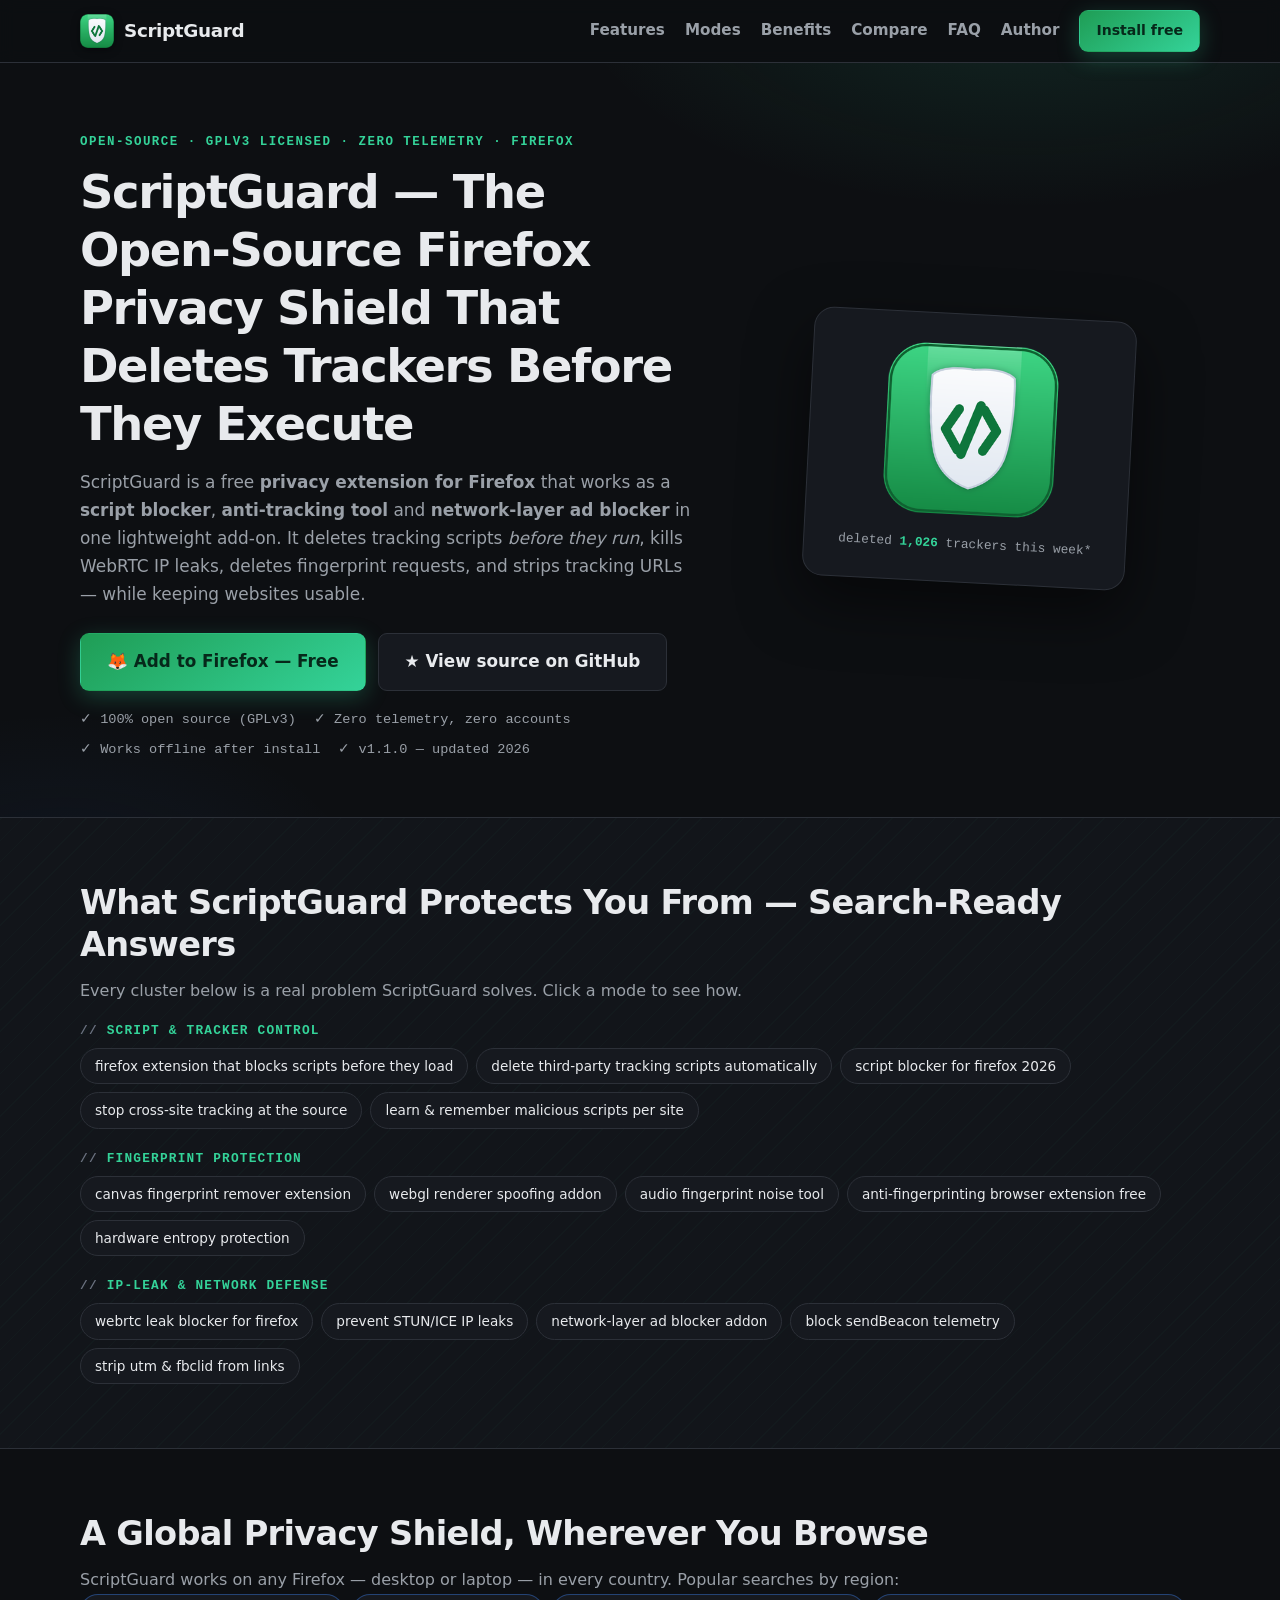
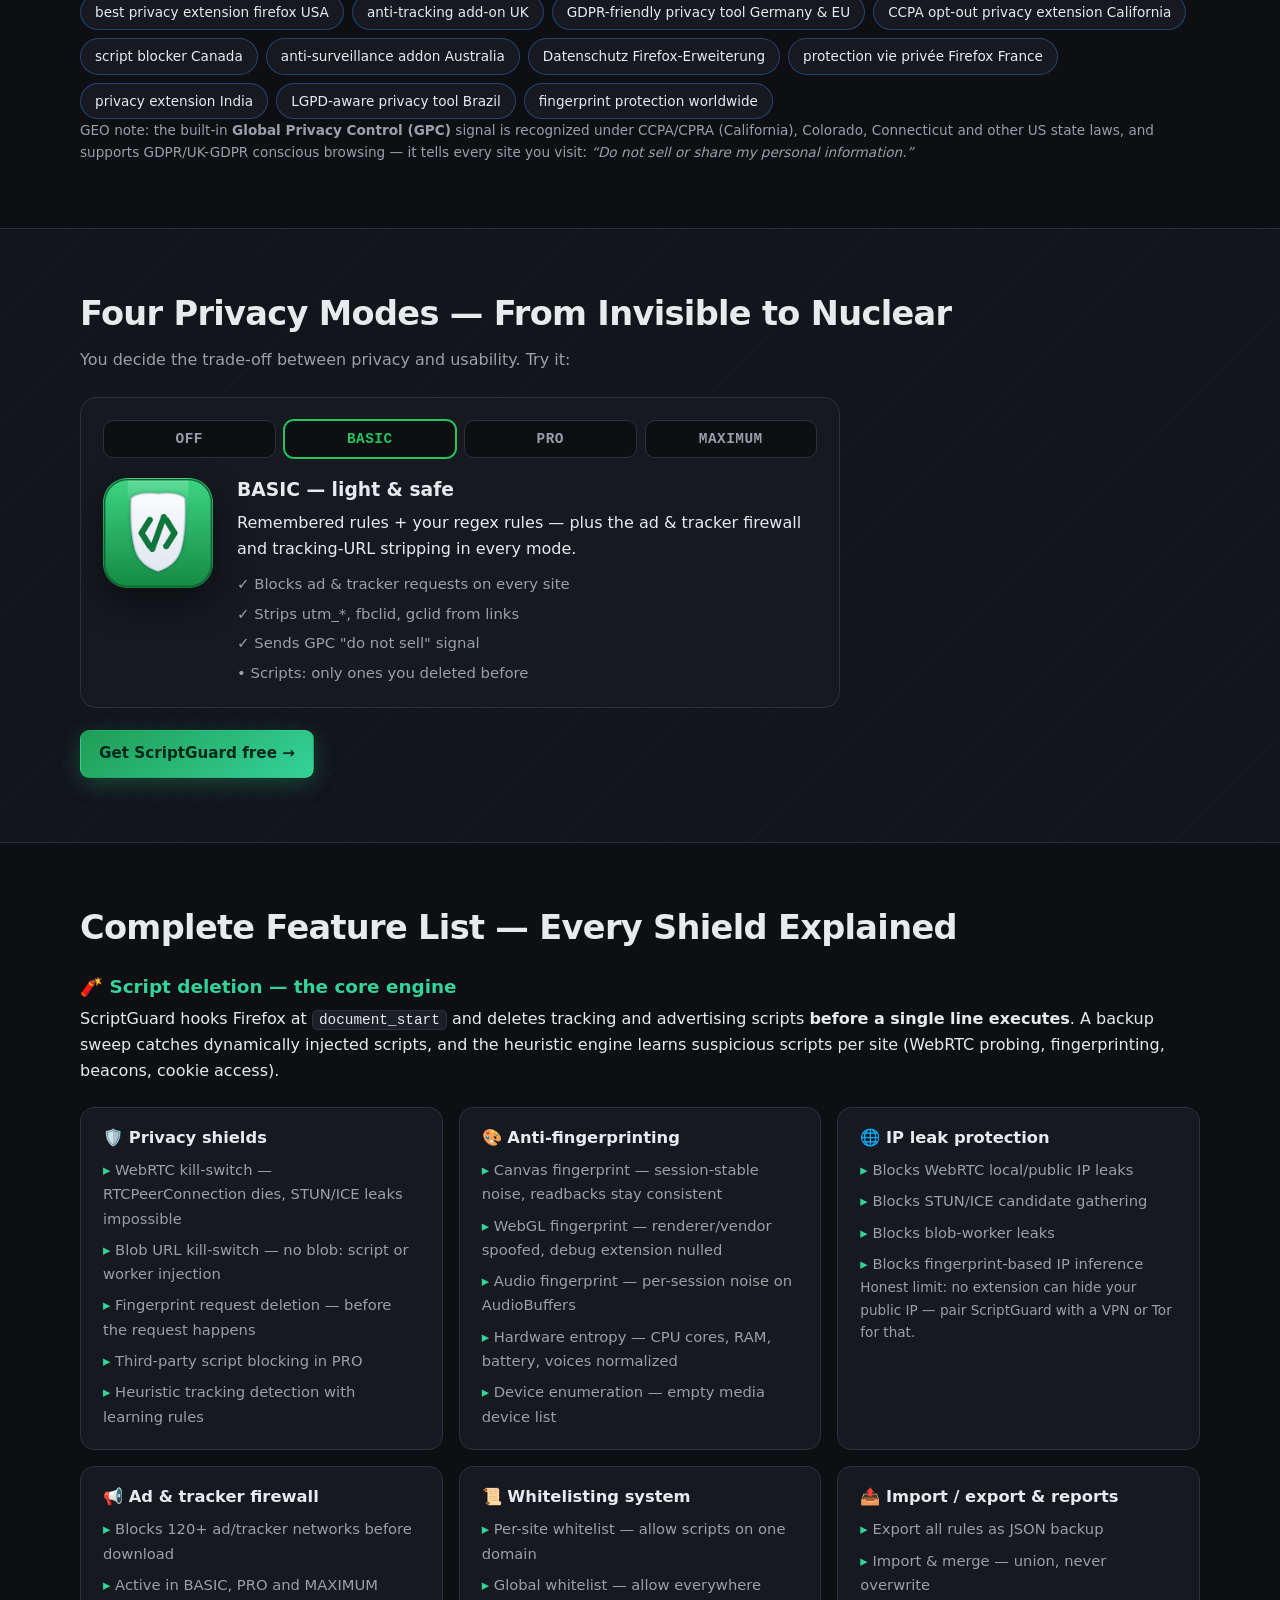
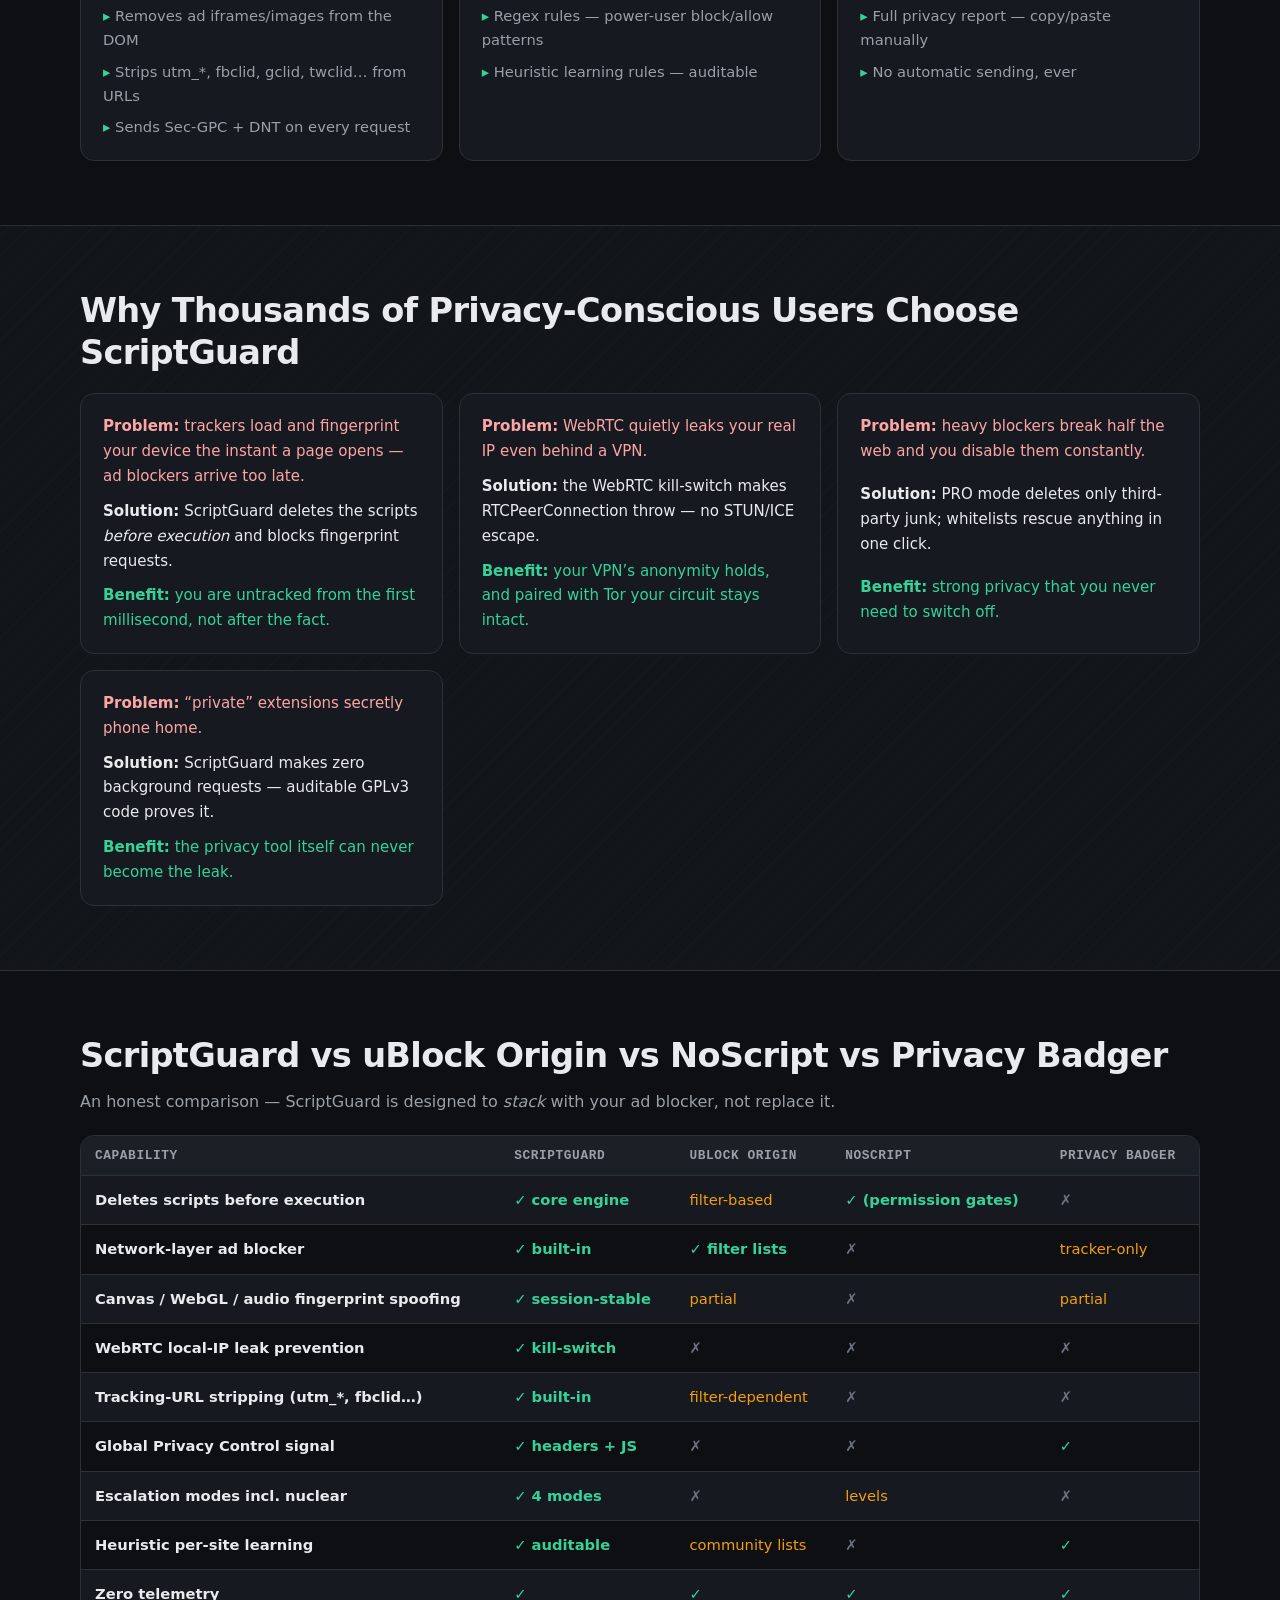
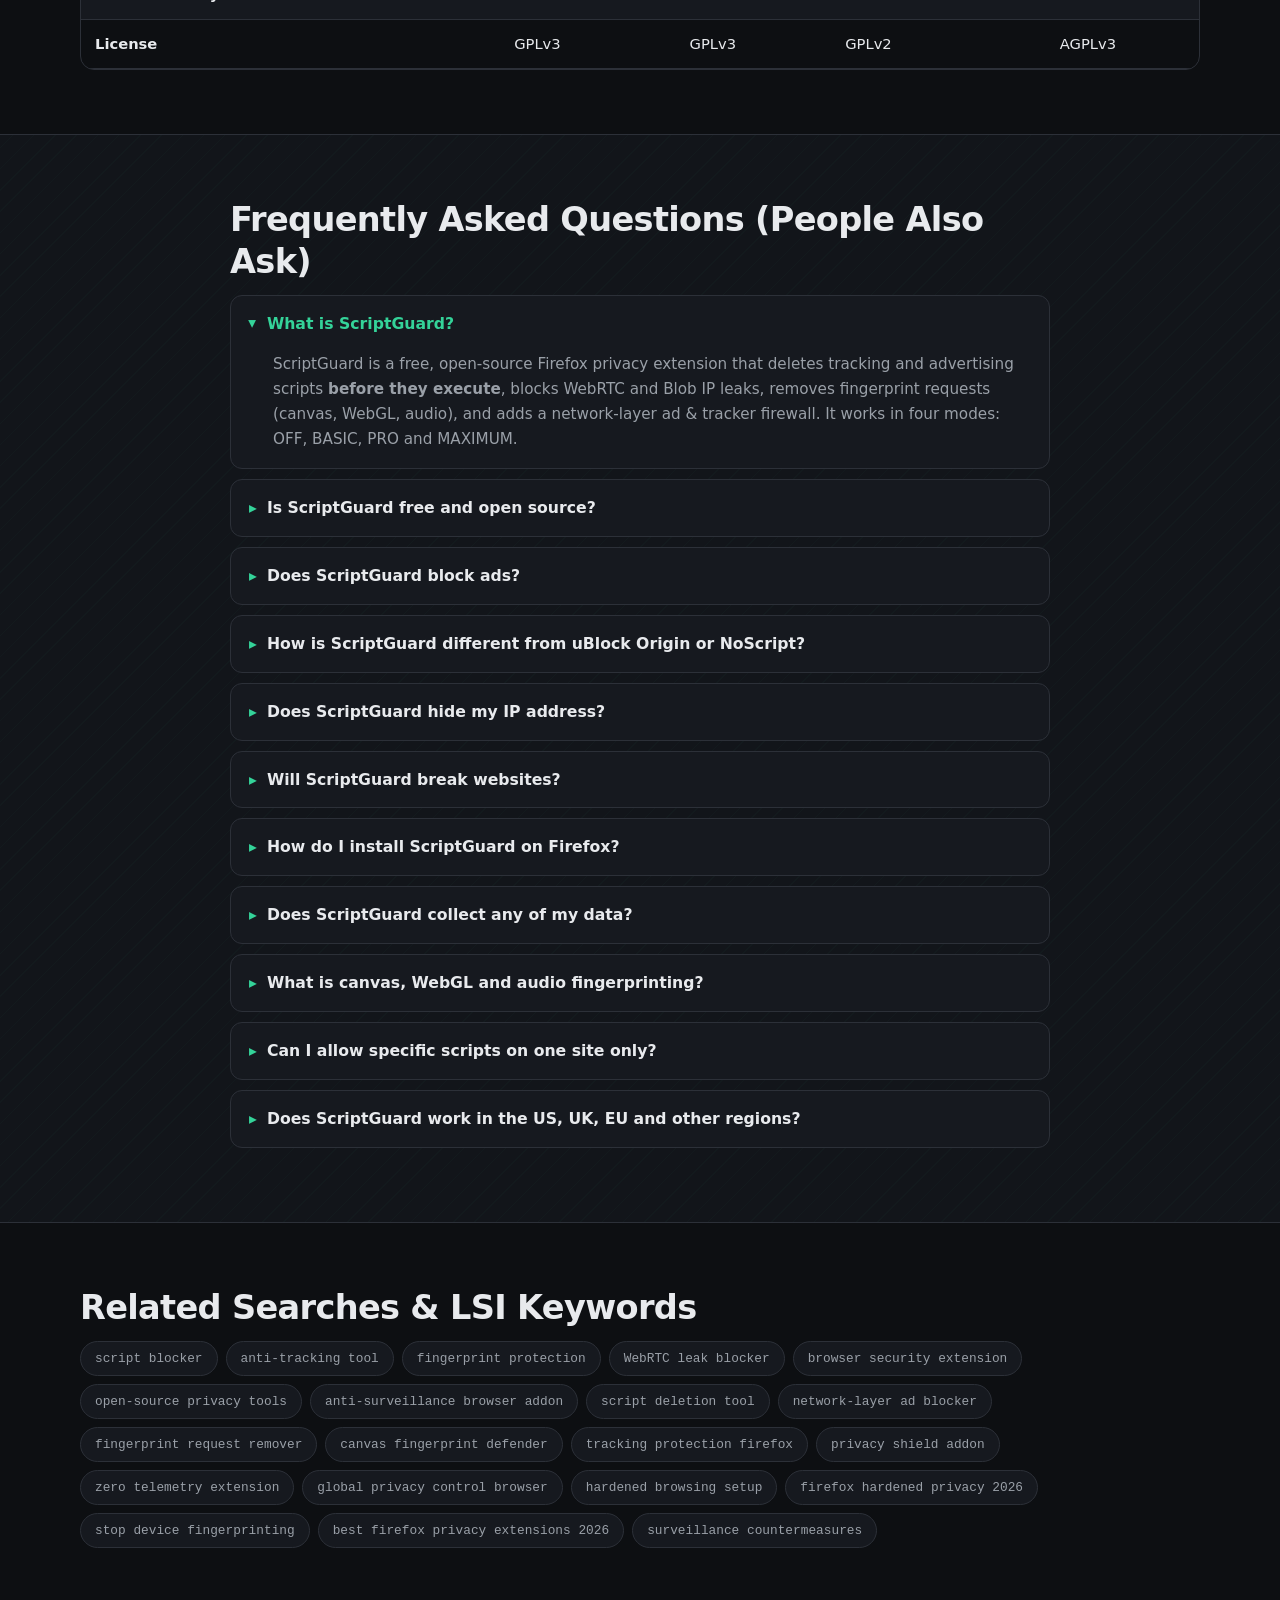
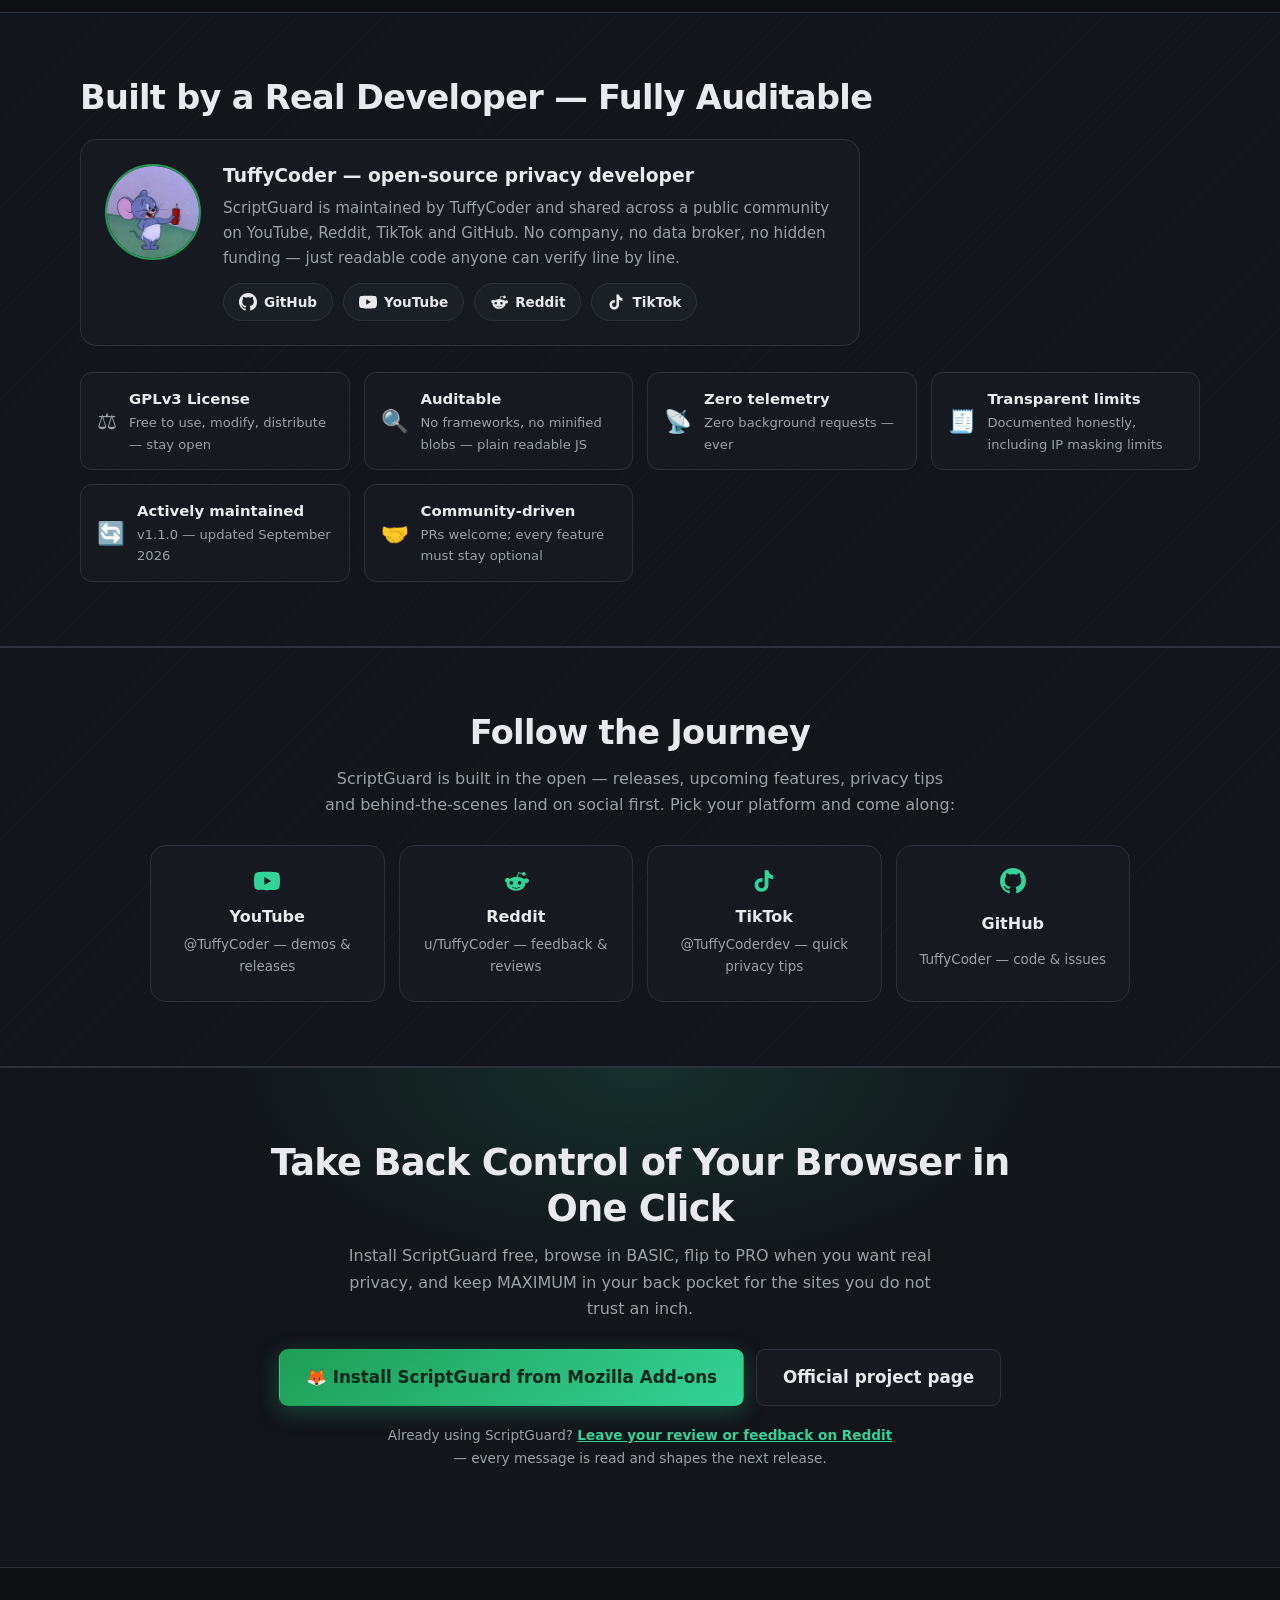
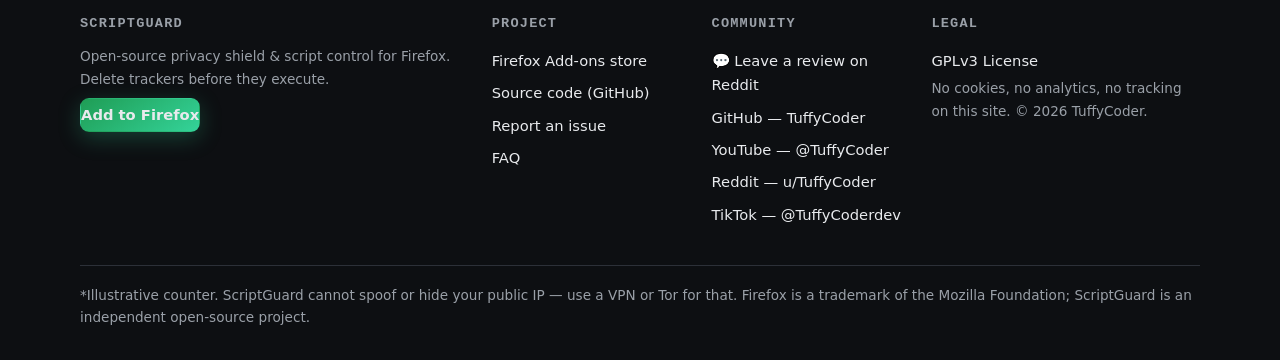
==== scriptguard-website/index.html @ 1d944182 "ScriptGuard got a brand new website... Congrats." ====
<!DOCTYPE html>
<html lang="en">
<head>
  <meta charset="utf-8">
  <meta name="viewport" content="width=device-width, initial-scale=1">
  <title>ScriptGuard – Open-Source Firefox Privacy Extension | Script Blocker, Anti-Tracking &amp; Fingerprint Protection 2026</title>
  <meta name="description" content="ScriptGuard deletes tracking &amp; ad scripts BEFORE they execute, blocks WebRTC IP leaks, canvas/WebGL/audio fingerprinting and ads. Free, open-source Firefox privacy extension — install in one click.">
  <meta name="keywords" content="privacy extension, script blocker, anti-tracking tool, fingerprint protection, WebRTC leak blocker, browser security extension, open-source privacy tools, 2026 privacy extension, anti-surveillance browser addon, script deletion tool, network-layer ad blocker, fingerprint request remover, Firefox privacy add-on, canvas fingerprint defender, anti-fingerprinting">
  <meta name="author" content="TuffyCoder">
  <meta name="robots" content="index, follow, max-image-preview:large, max-snippet:-1">
  <meta name="theme-color" content="#0d0f12">
  <link rel="canonical" href="https://tuffycoder.github.io/ScriptGuard/">
  <link rel="icon" type="image/png" sizes="64x64" href="favicon.png">
  <link rel="apple-touch-icon" sizes="180x180" href="apple-touch-icon.png">
  <link rel="stylesheet" href="styles.css">

  <!-- Open Graph -->
  <meta property="og:type" content="website">
  <meta property="og:site_name" content="ScriptGuard">
  <meta property="og:title" content="ScriptGuard – Open-Source Firefox Privacy Extension (2026)">
  <meta property="og:description" content="Deletes tracking scripts before they execute. Blocks ads, WebRTC leaks and fingerprinting. Free, open source, zero telemetry.">
  <meta property="og:url" content="https://tuffycoder.github.io/ScriptGuard/">
  <meta property="og:image" content="https://tuffycoder.github.io/ScriptGuard/avatar.png">
  <meta property="og:locale" content="en_US">

  <!-- Twitter -->
  <meta name="twitter:card" content="summary">
  <meta name="twitter:title" content="ScriptGuard – Open-Source Firefox Privacy Extension (2026)">
  <meta name="twitter:description" content="Deletes tracking scripts before they execute. Blocks ads, WebRTC leaks and fingerprinting. Free, open source, zero telemetry.">
  <meta name="twitter:image" content="https://tuffycoder.github.io/ScriptGuard/avatar.png">

  <!-- JSON-LD: SoftwareApplication -->
  <script type="application/ld+json">
  {
    "@context": "https://schema.org",
    "@type": "SoftwareApplication",
    "name": "ScriptGuard",
    "alternateName": "ScriptGuard Privacy Shield",
    "applicationCategory": "SecurityApplication",
    "operatingSystem": "Firefox 91+",
    "softwareVersion": "1.1.0",
    "datePublished": "2025-09-05",
    "dateModified": "2026-09-05",
    "url": "https://tuffycoder.github.io/ScriptGuard/",
    "downloadUrl": "https://addons.mozilla.org/en-GB/firefox/addon/scriptguard/",
    "license": "https://www.gnu.org/licenses/gpl-3.0",
    "isAccessibleForFree": true,
    "offers": { "@type": "Offer", "price": "0", "priceCurrency": "USD" },
    "description": "Open-source Firefox privacy extension that deletes tracking and ad scripts before they execute, blocks WebRTC and Blob IP leaks, removes fingerprint requests, and adds a network-layer ad & tracker firewall. Zero telemetry.",
    "author": {
      "@type": "Person",
      "name": "TuffyCoder",
      "url": "https://github.com/TuffyCoder",
      "sameAs": [
        "https://github.com/TuffyCoder",
        "https://www.youtube.com/@TuffyCoder",
        "https://reddit.com/u/TuffyCoder",
        "https://tiktok.com/@TuffyCoderdev"
      ]
    },
    "featureList": [
      "Deletes scripts before execution",
      "Ad & tracker firewall at the network layer",
      "WebRTC kill-switch",
      "Blob URL kill-switch",
      "Canvas, WebGL and audio fingerprint protection",
      "Tracking-URL stripping (utm_*, fbclid, gclid)",
      "Global Privacy Control (GPC + DNT)",
      "Import / export rules as JSON",
      "Zero telemetry"
    ]
  }
  </script>

  <!-- JSON-LD: WebSite -->
  <script type="application/ld+json">
  {
    "@context": "https://schema.org",
    "@type": "WebSite",
    "name": "ScriptGuard",
    "url": "https://tuffycoder.github.io/ScriptGuard/",
    "publisher": {
      "@type": "Person",
      "name": "TuffyCoder",
      "url": "https://github.com/TuffyCoder"
    },
    "inLanguage": "en"
  }
  </script>

  <!-- JSON-LD: BreadcrumbList -->
  <script type="application/ld+json">
  {
    "@context": "https://schema.org",
    "@type": "BreadcrumbList",
    "itemListElement": [
      { "@type": "ListItem", "position": 1, "name": "ScriptGuard", "item": "https://tuffycoder.github.io/ScriptGuard/" },
      { "@type": "ListItem", "position": 2, "name": "Features", "item": "https://tuffycoder.github.io/ScriptGuard/#features" },
      { "@type": "ListItem", "position": 3, "name": "FAQ", "item": "https://tuffycoder.github.io/ScriptGuard/#faq" }
    ]
  }
  </script>

  <!-- JSON-LD: Person (EEAT) -->
  <script type="application/ld+json">
  {
    "@context": "https://schema.org",
    "@type": "Person",
    "name": "TuffyCoder",
    "url": "https://github.com/TuffyCoder",
    "image": "https://tuffycoder.github.io/ScriptGuard/avatar.png",
    "jobTitle": "Open-source privacy developer",
    "sameAs": [
      "https://github.com/TuffyCoder",
      "https://www.youtube.com/@TuffyCoder",
      "https://reddit.com/u/TuffyCoder",
      "https://tiktok.com/@TuffyCoderdev"
    ]
  }
  </script>

  <!-- JSON-LD: FAQPage (mirrors the visible FAQ) -->
  <script type="application/ld+json">
  {
    "@context": "https://schema.org",
    "@type": "FAQPage",
    "mainEntity": [
      {
        "@type": "Question",
        "name": "What is ScriptGuard?",
        "acceptedAnswer": { "@type": "Answer", "text": "ScriptGuard is a free, open-source Firefox privacy extension that deletes tracking and advertising scripts BEFORE they execute, blocks WebRTC and Blob IP leaks, removes fingerprint requests (canvas, WebGL, audio), and adds a network-layer ad & tracker firewall. It works in four modes: OFF, BASIC, PRO and MAXIMUM." }
      },
      {
        "@type": "Question",
        "name": "Is ScriptGuard free and open source?",
        "acceptedAnswer": { "@type": "Answer", "text": "Yes. ScriptGuard is 100% free and GPLv3 licensed. Every line of code is public on GitHub, there are no accounts, no premium tiers and zero telemetry. You can audit the source or build it yourself." }
      },
      {
        "@type": "Question",
        "name": "Does ScriptGuard block ads?",
        "acceptedAnswer": { "@type": "Answer", "text": "Yes. ScriptGuard includes an ad & tracker firewall that cancels requests to known advertising and tracking domains before anything is downloaded, in every active mode (BASIC, PRO and MAXIMUM). It also removes ad iframes and images from the page so empty ad boxes collapse." }
      },
      {
        "@type": "Question",
        "name": "How is ScriptGuard different from uBlock Origin or NoScript?",
        "acceptedAnswer": { "@type": "Answer", "text": "uBlock Origin filters requests with filter lists; NoScript toggles script permissions. ScriptGuard goes further: it deletes scripts from the DOM before execution, spoofs canvas/WebGL/audio fingerprinting with session-stable noise, kills WebRTC IP leaks, strips tracking URLs like utm_* and fbclid, and sends Global Privacy Control signals. It is designed to stack alongside an ad blocker, not replace it." }
      },
      {
        "@type": "Question",
        "name": "Does ScriptGuard hide my IP address?",
        "acceptedAnswer": { "@type": "Answer", "text": "No — and no browser extension can. ScriptGuard blocks browser-level IP leaks (WebRTC/STUN/ICE, blob workers, fingerprint-based inference), but hiding your public IP requires a VPN or Tor. ScriptGuard is fully compatible with both." }
      },
      {
        "@type": "Question",
        "name": "Will ScriptGuard break websites?",
        "acceptedAnswer": { "@type": "Answer", "text": "In BASIC and PRO modes, sites stay usable: PRO deletes third-party scripts and ads while first-party content keeps working, and whitelists let you allow anything. MAXIMUM mode is intentionally nuclear — it deletes every script and will break most sites by design. You choose the trade-off per site." }
      },
      {
        "@type": "Question",
        "name": "How do I install ScriptGuard on Firefox?",
        "acceptedAnswer": { "@type": "Answer", "text": "One click: open ScriptGuard on addons.mozilla.org and click Add to Firefox. Developers can also clone the GitHub repository and load it via about:debugging > This Firefox > Load Temporary Add-on." }
      },
      {
        "@type": "Question",
        "name": "Does ScriptGuard collect any of my data?",
        "acceptedAnswer": { "@type": "Answer", "text": "No. ScriptGuard has zero telemetry, makes zero background requests and stores all rules locally in your browser. It also sends Global Privacy Control (GPC) and DNT signals telling websites not to sell or share your data." }
      },
      {
        "@type": "Question",
        "name": "What is canvas, WebGL and audio fingerprinting?",
        "acceptedAnswer": { "@type": "Answer", "text": "Fingerprinting is a tracking technique where scripts read tiny hardware-specific differences (canvas rendering, WebGL renderer strings, audio processing) to build a unique ID for your device — no cookies needed. ScriptGuard spoofs these readings with session-stable noise in PRO mode and deletes them entirely in MAXIMUM mode, so your device cannot be re-identified across sessions." }
      },
      {
        "@type": "Question",
        "name": "Can I allow specific scripts on one site only?",
        "acceptedAnswer": { "@type": "Answer", "text": "Yes. ScriptGuard has a per-site whitelist, a global whitelist, user regex rules and heuristic learning rules — all exportable and importable as JSON, so you can back up or share your rule set." }
      },
      {
        "@type": "Question",
        "name": "Does ScriptGuard work in the US, UK, EU and other regions?",
        "acceptedAnswer": { "@type": "Answer", "text": "Yes. ScriptGuard works worldwide on any Firefox browser. Its Global Privacy Control signal is recognized under US state privacy laws like CCPA/CPRA in the United States, and supports GDPR-conscious browsing in the EU and UK. All features work regardless of region — no geo-restrictions." }
      }
    ]
  }
  </script>
</head>
<body>

  <!-- ================= HEADER / NAV ================= -->
  <header class="site-header" id="top">
    <nav class="nav container" aria-label="Main navigation">
      <a class="brand" href="#top" aria-label="ScriptGuard home">
        <img src="logo.png" alt="ScriptGuard logo" width="34" height="34" class="brand-logo">
        <span>ScriptGuard</span>
      </a>
      <button class="nav-toggle" id="navToggle" aria-expanded="false" aria-controls="navLinks" aria-label="Toggle menu">☰</button>
      <div class="nav-links" id="navLinks">
        <a href="#features">Features</a>
        <a href="#modes">Modes</a>
        <a href="#benefits">Benefits</a>
        <a href="#compare">Compare</a>
        <a href="#faq">FAQ</a>
        <a href="#author">Author</a>
        <a class="btn btn-primary btn-nav" href="https://addons.mozilla.org/en-GB/firefox/addon/scriptguard/" target="_blank" rel="noopener noreferrer">Install free</a>
      </div>
    </nav>
  </header>

  <!-- ================= HERO ================= -->
  <section class="hero">
    <div class="container hero-grid">
      <div class="hero-copy">
        <p class="eyebrow">Open-source · GPLv3 licensed · Zero telemetry · Firefox</p>
        <h1>ScriptGuard — The Open-Source Firefox Privacy Shield That Deletes Trackers Before They Execute</h1>
        <p class="lede">
          ScriptGuard is a free <strong>privacy extension for Firefox</strong> that works as a
          <strong>script blocker</strong>, <strong>anti-tracking tool</strong> and <strong>network-layer ad blocker</strong>
          in one lightweight add-on. It deletes tracking scripts <em>before they run</em>, kills WebRTC IP leaks,
          deletes fingerprint requests, and strips tracking URLs — while keeping websites usable.
        </p>
        <div class="hero-ctas">
          <a class="btn btn-primary btn-lg" href="https://addons.mozilla.org/en-GB/firefox/addon/scriptguard/" target="_blank" rel="noopener noreferrer">🦊 Add to Firefox — Free</a>
          <a class="btn btn-ghost btn-lg" href="https://github.com/TuffyCoder/ScriptGuard" target="_blank" rel="noopener noreferrer">★ View source on GitHub</a>
        </div>
        <ul class="trust-strip" aria-label="Trust signals">
          <li>✓ 100% open source (GPLv3)</li>
          <li>✓ Zero telemetry, zero accounts</li>
          <li>✓ Works offline after install</li>
          <li>✓ v1.1.0 — updated 2026</li>
        </ul>
      </div>
      <div class="hero-visual" aria-hidden="true">
        <div class="shield-card">
          <img src="logo.png" alt="" width="170" height="170" class="hero-shield">
          <p class="shield-caption">deleted <b id="demoCount">1,024</b> trackers this week*</p>
        </div>
      </div>
    </div>
  </section>

  <!-- ================= LONG-TAIL KEYWORD CLUSTERS ================= -->
  <section class="section section-alt" aria-labelledby="ltl-h">
    <div class="container">
      <h2 id="ltl-h" class="h2">What ScriptGuard Protects You From — Search-Ready Answers</h2>
      <p class="muted">Every cluster below is a real problem ScriptGuard solves. Click a mode to see how.</p>
      <div class="chip-groups">
        <div class="chip-group">
          <h3 class="chip-title">Script &amp; tracker control</h3>
          <div class="chips">
            <span class="chip">firefox extension that blocks scripts before they load</span>
            <span class="chip">delete third-party tracking scripts automatically</span>
            <span class="chip">script blocker for firefox 2026</span>
            <span class="chip">stop cross-site tracking at the source</span>
            <span class="chip">learn &amp; remember malicious scripts per site</span>
          </div>
        </div>
        <div class="chip-group">
          <h3 class="chip-title">Fingerprint protection</h3>
          <div class="chips">
            <span class="chip">canvas fingerprint remover extension</span>
            <span class="chip">webgl renderer spoofing addon</span>
            <span class="chip">audio fingerprint noise tool</span>
            <span class="chip">anti-fingerprinting browser extension free</span>
            <span class="chip">hardware entropy protection</span>
          </div>
        </div>
        <div class="chip-group">
          <h3 class="chip-title">IP-leak &amp; network defense</h3>
          <div class="chips">
            <span class="chip">webrtc leak blocker for firefox</span>
            <span class="chip">prevent STUN/ICE IP leaks</span>
            <span class="chip">network-layer ad blocker addon</span>
            <span class="chip">block sendBeacon telemetry</span>
            <span class="chip">strip utm &amp; fbclid from links</span>
          </div>
        </div>
      </div>
    </div>
  </section>

  <!-- ================= GEO CLUSTERS ================= -->
  <section class="section" aria-labelledby="geo-h">
    <div class="container">
      <h2 id="geo-h" class="h2">A Global Privacy Shield, Wherever You Browse</h2>
      <p class="muted">ScriptGuard works on any Firefox — desktop or laptop — in every country. Popular searches by region:</p>
      <div class="chips chips-geo">
        <span class="chip chip-geo">best privacy extension firefox USA</span>
        <span class="chip chip-geo">anti-tracking add-on UK</span>
        <span class="chip chip-geo">GDPR-friendly privacy tool Germany &amp; EU</span>
        <span class="chip chip-geo"> CCPA opt-out privacy extension California</span>
        <span class="chip chip-geo">script blocker Canada</span>
        <span class="chip chip-geo">anti-surveillance addon Australia</span>
        <span class="chip chip-geo">Datenschutz Firefox-Erweiterung</span>
        <span class="chip chip-geo">protection vie privée Firefox France</span>
        <span class="chip chip-geo">privacy extension India</span>
        <span class="chip chip-geo">LGPD-aware privacy tool Brazil</span>
        <span class="chip chip-geo">fingerprint protection worldwide</span>
      </div>
      <p class="muted small">GEO note: the built-in <strong>Global Privacy Control (GPC)</strong> signal is recognized under CCPA/CPRA (California), Colorado, Connecticut and other US state laws, and supports GDPR/UK-GDPR conscious browsing — it tells every site you visit: <em>“Do not sell or share my personal information.”</em></p>
    </div>
  </section>

  <!-- ================= MODES (interactive) ================= -->
  <section class="section section-alt" id="modes" aria-labelledby="modes-h">
    <div class="container">
      <h2 id="modes-h" class="h2">Four Privacy Modes — From Invisible to Nuclear</h2>
      <p class="muted">You decide the trade-off between privacy and usability. Try it:</p>

      <div class="mode-demo">
        <div class="mode-buttons" role="tablist" aria-label="Privacy modes">
          <button class="mode-btn" data-mode="OFF" role="tab">OFF</button>
          <button class="mode-btn is-active" data-mode="BASIC" role="tab">BASIC</button>
          <button class="mode-btn" data-mode="PRO" role="tab">PRO</button>
          <button class="mode-btn" data-mode="MAXIMUM" role="tab">MAXIMUM</button>
        </div>
        <div class="mode-panel">
          <img src="mode-basic.png" alt="" width="110" height="110" id="modeIcon" class="mode-icon">
          <div class="mode-info">
            <h3 class="mode-name" id="modeName">BASIC — light &amp; safe</h3>
            <p id="modeDesc">Remembered rules + your regex rules — plus the ad &amp; tracker firewall and tracking-URL stripping in every mode.</p>
            <ul class="mode-list" id="modeList">
              <li>✓ Blocks ad &amp; tracker requests on every site</li>
              <li>✓ Strips utm_*, fbclid, gclid from links</li>
              <li>✓ Sends GPC “do not sell” signal</li>
              <li>• Scripts: only ones you deleted before</li>
            </ul>
          </div>
        </div>
      </div>

      <div class="cta-inline">
        <a class="btn btn-primary" href="https://addons.mozilla.org/en-GB/firefox/addon/scriptguard/" target="_blank" rel="noopener noreferrer">Get ScriptGuard free →</a>
      </div>
    </div>
  </section>

  <!-- ================= FEATURES ================= -->
  <section class="section" id="features" aria-labelledby="features-h">
    <div class="container">
      <h2 id="features-h" class="h2">Complete Feature List — Every Shield Explained</h2>

      <h3 class="h3">🧨 Script deletion — the core engine</h3>
      <p>ScriptGuard hooks Firefox at <code>document_start</code> and deletes tracking and advertising scripts
      <strong>before a single line executes</strong>. A backup sweep catches dynamically injected scripts, and the
      heuristic engine learns suspicious scripts per site (WebRTC probing, fingerprinting, beacons, cookie access).</p>

      <div class="feature-grid">
        <article class="feature-card">
          <h3>🛡️ Privacy shields</h3>
          <ul>
            <li>WebRTC kill-switch — RTCPeerConnection dies, STUN/ICE leaks impossible</li>
            <li>Blob URL kill-switch — no blob: script or worker injection</li>
            <li>Fingerprint request deletion — before the request happens</li>
            <li>Third-party script blocking in PRO</li>
            <li>Heuristic tracking detection with learning rules</li>
          </ul>
        </article>
        <article class="feature-card">
          <h3>🎨 Anti-fingerprinting</h3>
          <ul>
            <li>Canvas fingerprint — session-stable noise, readbacks stay consistent</li>
            <li>WebGL fingerprint — renderer/vendor spoofed, debug extension nulled</li>
            <li>Audio fingerprint — per-session noise on AudioBuffers</li>
            <li>Hardware entropy — CPU cores, RAM, battery, voices normalized</li>
            <li>Device enumeration — empty media device list</li>
          </ul>
        </article>
        <article class="feature-card">
          <h3>🌐 IP leak protection</h3>
          <ul>
            <li>Blocks WebRTC local/public IP leaks</li>
            <li>Blocks STUN/ICE candidate gathering</li>
            <li>Blocks blob-worker leaks</li>
            <li>Blocks fingerprint-based IP inference</li>
          </ul>
          <p class="small muted">Honest limit: no extension can hide your public IP — pair ScriptGuard with a VPN or Tor for that.</p>
        </article>
        <article class="feature-card">
          <h3>📢 Ad &amp; tracker firewall</h3>
          <ul>
            <li>Blocks 120+ ad/tracker networks before download</li>
            <li>Active in BASIC, PRO and MAXIMUM</li>
            <li>Removes ad iframes/images from the DOM</li>
            <li>Strips utm_*, fbclid, gclid, twclid… from URLs</li>
            <li>Sends Sec-GPC + DNT on every request</li>
          </ul>
        </article>
        <article class="feature-card">
          <h3>📜 Whitelisting system</h3>
          <ul>
            <li>Per-site whitelist — allow scripts on one domain</li>
            <li>Global whitelist — allow everywhere</li>
            <li>Regex rules — power-user block/allow patterns</li>
            <li>Heuristic learning rules — auditable</li>
          </ul>
        </article>
        <article class="feature-card">
          <h3>📤 Import / export &amp; reports</h3>
          <ul>
            <li>Export all rules as JSON backup</li>
            <li>Import &amp; merge — union, never overwrite</li>
            <li>Full privacy report — copy/paste manually</li>
            <li>No automatic sending, ever</li>
          </ul>
        </article>
      </div>
    </div>
  </section>

  <!-- ================= PROBLEM → SOLUTION → BENEFIT ================= -->
  <section class="section section-alt" id="benefits" aria-labelledby="benefits-h">
    <div class="container">
      <h2 id="benefits-h" class="h2">Why Thousands of Privacy-Conscious Users Choose ScriptGuard</h2>
      <div class="psb-grid">
        <article class="psb">
          <p class="psb-problem"><strong>Problem:</strong> trackers load and fingerprint your device the instant a page opens — ad blockers arrive too late.</p>
          <p class="psb-solution"><strong>Solution:</strong> ScriptGuard deletes the scripts <em>before execution</em> and blocks fingerprint requests.</p>
          <p class="psb-benefit"><strong>Benefit:</strong> you are untracked from the first millisecond, not after the fact.</p>
        </article>
        <article class="psb">
          <p class="psb-problem"><strong>Problem:</strong> WebRTC quietly leaks your real IP even behind a VPN.</p>
          <p class="psb-solution"><strong>Solution:</strong> the WebRTC kill-switch makes RTCPeerConnection throw — no STUN/ICE escape.</p>
          <p class="psb-benefit"><strong>Benefit:</strong> your VPN’s anonymity holds, and paired with Tor your circuit stays intact.</p>
        </article>
        <article class="psb">
          <p class="psb-problem"><strong>Problem:</strong> heavy blockers break half the web and you disable them constantly.</p>
          <p class="psb-solution"><strong>Solution:</strong> PRO mode deletes only third-party junk; whitelists rescue anything in one click.</p>
          <p class="psb-benefit"><strong>Benefit:</strong> strong privacy that you never need to switch off.</p>
        </article>
        <article class="psb">
          <p class="psb-problem"><strong>Problem:</strong> “private” extensions secretly phone home.</p>
          <p class="psb-solution"><strong>Solution:</strong> ScriptGuard makes zero background requests — auditable GPLv3 code proves it.</p>
          <p class="psb-benefit"><strong>Benefit:</strong> the privacy tool itself can never become the leak.</p>
        </article>
      </div>
    </div>
  </section>

  <!-- ================= COMPARISON ================= -->
  <section class="section" id="compare" aria-labelledby="compare-h">
    <div class="container">
      <h2 id="compare-h" class="h2">ScriptGuard vs uBlock Origin vs NoScript vs Privacy Badger</h2>
      <p class="muted">An honest comparison — ScriptGuard is designed to <em>stack</em> with your ad blocker, not replace it.</p>
      <div class="table-wrap">
        <table class="compare-table">
          <thead>
            <tr><th scope="col">Capability</th><th scope="col">ScriptGuard</th><th scope="col">uBlock Origin</th><th scope="col">NoScript</th><th scope="col">Privacy Badger</th></tr>
          </thead>
          <tbody>
            <tr><td>Deletes scripts before execution</td><td class="yes">✓ core engine</td><td class="part">filter-based</td><td class="yes">✓ (permission gates)</td><td class="no">✗</td></tr>
            <tr><td>Network-layer ad blocker</td><td class="yes">✓ built-in</td><td class="yes">✓ filter lists</td><td class="no">✗</td><td class="part">tracker-only</td></tr>
            <tr><td>Canvas / WebGL / audio fingerprint spoofing</td><td class="yes">✓ session-stable</td><td class="part">partial</td><td class="no">✗</td><td class="part">partial</td></tr>
            <tr><td>WebRTC local-IP leak prevention</td><td class="yes">✓ kill-switch</td><td class="no">✗</td><td class="no">✗</td><td class="no">✗</td></tr>
            <tr><td>Tracking-URL stripping (utm_*, fbclid…)</td><td class="yes">✓ built-in</td><td class="part">filter-dependent</td><td class="no">✗</td><td class="no">✗</td></tr>
            <tr><td>Global Privacy Control signal</td><td class="yes">✓ headers + JS</td><td class="no">✗</td><td class="no">✗</td><td class="yes">✓</td></tr>
            <tr><td>Escalation modes incl. nuclear</td><td class="yes">✓ 4 modes</td><td class="no">✗</td><td class="part">levels</td><td class="no">✗</td></tr>
            <tr><td>Heuristic per-site learning</td><td class="yes">✓ auditable</td><td class="part">community lists</td><td class="no">✗</td><td class="yes">✓</td></tr>
            <tr><td>Zero telemetry</td><td class="yes">✓</td><td class="yes">✓</td><td class="yes">✓</td><td class="yes">✓</td></tr>
            <tr><td>License</td><td>GPLv3</td><td>GPLv3</td><td>GPLv2</td><td>AGPLv3</td></tr>
          </tbody>
        </table>
      </div>
    </div>
  </section>

  <!-- ================= FAQ (People Also Ask) ================= -->
  <section class="section section-alt" id="faq" aria-labelledby="faq-h">
    <div class="container container-narrow">
      <h2 id="faq-h" class="h2">Frequently Asked Questions (People Also Ask)</h2>

      <details class="faq" open>
        <summary>What is ScriptGuard?</summary>
        <p>ScriptGuard is a free, open-source Firefox privacy extension that deletes tracking and advertising scripts <strong>before they execute</strong>, blocks WebRTC and Blob IP leaks, removes fingerprint requests (canvas, WebGL, audio), and adds a network-layer ad &amp; tracker firewall. It works in four modes: OFF, BASIC, PRO and MAXIMUM.</p>
      </details>
      <details class="faq">
        <summary>Is ScriptGuard free and open source?</summary>
        <p>Yes. ScriptGuard is 100% free and GPLv3 licensed. Every line of code is public on GitHub, there are no accounts, no premium tiers and zero telemetry. You can audit the source or build it yourself.</p>
      </details>
      <details class="faq">
        <summary>Does ScriptGuard block ads?</summary>
        <p>Yes. The ad &amp; tracker firewall cancels requests to known advertising and tracking domains <em>before anything is downloaded</em>, in every active mode (BASIC, PRO and MAXIMUM). It also removes ad iframes and images from the page so empty ad boxes collapse.</p>
      </details>
      <details class="faq">
        <summary>How is ScriptGuard different from uBlock Origin or NoScript?</summary>
        <p>uBlock Origin filters requests with filter lists; NoScript toggles script permissions. ScriptGuard goes further: it deletes scripts from the DOM before execution, spoofs canvas/WebGL/audio fingerprinting with session-stable noise, kills WebRTC IP leaks, strips tracking URLs like <code>utm_*</code> and <code>fbclid</code>, and sends Global Privacy Control signals. It is designed to stack alongside an ad blocker, not replace it.</p>
      </details>
      <details class="faq">
        <summary>Does ScriptGuard hide my IP address?</summary>
        <p>No — and no browser extension can. ScriptGuard blocks browser-level IP leaks (WebRTC/STUN/ICE, blob workers, fingerprint-based inference), but hiding your public IP requires a <strong>VPN or Tor</strong>. ScriptGuard is fully compatible with both.</p>
      </details>
      <details class="faq">
        <summary>Will ScriptGuard break websites?</summary>
        <p>In BASIC and PRO modes, sites stay usable: PRO deletes third-party scripts and ads while first-party content keeps working, and whitelists rescue anything in one click. MAXIMUM mode is intentionally nuclear — it deletes every script and will break most sites by design. You choose the trade-off per site.</p>
      </details>
      <details class="faq">
        <summary>How do I install ScriptGuard on Firefox?</summary>
        <p>One click: open <a href="https://addons.mozilla.org/en-GB/firefox/addon/scriptguard/" target="_blank" rel="noopener noreferrer">ScriptGuard on addons.mozilla.org</a> and click <em>Add to Firefox</em>. Developers can also clone the <a href="https://github.com/TuffyCoder/ScriptGuard" target="_blank" rel="noopener noreferrer">GitHub repository</a> and load it via <code>about:debugging</code> → <em>This Firefox</em> → <em>Load Temporary Add-on</em>.</p>
      </details>
      <details class="faq">
        <summary>Does ScriptGuard collect any of my data?</summary>
        <p>No. ScriptGuard has zero telemetry, makes zero background requests and stores all rules locally in your browser. It also sends Global Privacy Control (GPC) and DNT signals telling websites not to sell or share your data.</p>
      </details>
      <details class="faq">
        <summary>What is canvas, WebGL and audio fingerprinting?</summary>
        <p>Fingerprinting is a tracking technique where scripts read tiny hardware-specific differences (canvas rendering, WebGL renderer strings, audio processing) to build a unique ID for your device — no cookies needed. ScriptGuard spoofs these readings with session-stable noise in PRO mode and deletes them entirely in MAXIMUM mode, so your device cannot be re-identified across sessions.</p>
      </details>
      <details class="faq">
        <summary>Can I allow specific scripts on one site only?</summary>
        <p>Yes. ScriptGuard has a per-site whitelist, a global whitelist, user regex rules and heuristic learning rules — all exportable and importable as JSON, so you can back up or share your rule set.</p>
      </details>
      <details class="faq">
        <summary>Does ScriptGuard work in the US, UK, EU and other regions?</summary>
        <p>Yes. ScriptGuard works worldwide on any Firefox browser. Its Global Privacy Control signal is recognized under US state privacy laws like CCPA/CPRA in the United States, and supports GDPR-conscious browsing in the EU and UK. All features work regardless of region — no geo-restrictions.</p>
      </details>
    </div>
  </section>

  <!-- ================= LSI CLOUD ================= -->
  <section class="section" aria-labelledby="lsi-h">
    <div class="container">
      <h2 id="lsi-h" class="h2">Related Searches &amp; LSI Keywords</h2>
      <div class="chips chips-lsi">
        <span class="chip">script blocker</span>
        <span class="chip">anti-tracking tool</span>
        <span class="chip">fingerprint protection</span>
        <span class="chip">WebRTC leak blocker</span>
        <span class="chip">browser security extension</span>
        <span class="chip">open-source privacy tools</span>
        <span class="chip">anti-surveillance browser addon</span>
        <span class="chip">script deletion tool</span>
        <span class="chip">network-layer ad blocker</span>
        <span class="chip">fingerprint request remover</span>
        <span class="chip">canvas fingerprint defender</span>
        <span class="chip">tracking protection firefox</span>
        <span class="chip">privacy shield addon</span>
        <span class="chip">zero telemetry extension</span>
        <span class="chip">global privacy control browser</span>
        <span class="chip">hardened browsing setup</span>
        <span class="chip">firefox hardened privacy 2026</span>
        <span class="chip">stop device fingerprinting</span>
        <span class="chip">best firefox privacy extensions 2026</span>
        <span class="chip">surveillance countermeasures</span>
      </div>
    </div>
  </section>

  <!-- ================= EEAT / AUTHOR ================= -->
  <section class="section section-alt" id="author" aria-labelledby="author-h">
    <div class="container">
      <h2 id="author-h" class="h2">Built by a Real Developer — Fully Auditable</h2>
      <div class="author-card">
        <img src="avatar.png" alt="TuffyCoder profile picture" width="96" height="96" class="author-avatar" loading="lazy">
        <div>
          <h3>TuffyCoder — open-source privacy developer</h3>
          <p>ScriptGuard is maintained by TuffyCoder and shared across a public community on YouTube, Reddit, TikTok and GitHub. No company, no data broker, no hidden funding — just readable code anyone can verify line by line.</p>
          <div class="socials">
            <a class="social" href="https://github.com/TuffyCoder" target="_blank" rel="noopener noreferrer" aria-label="TuffyCoder on GitHub">
              <svg viewBox="0 0 16 16" width="18" height="18" aria-hidden="true"><path fill="currentColor" d="M8 0C3.58 0 0 3.58 0 8c0 3.54 2.29 6.53 5.47 7.59.4.07.55-.17.55-.38 0-.19-.01-.82-.01-1.49-2.01.37-2.53-.49-2.69-.94-.09-.23-.48-.94-.82-1.13-.28-.15-.68-.52-.01-.53.63-.01 1.08.58 1.23.82.72 1.21 1.87.87 2.33.66.07-.52.28-.87.51-1.07-1.78-.2-3.64-.89-3.64-3.95 0-.87.31-1.59.82-2.15-.08-.2-.36-1.02.08-2.12 0 0 .67-.21 2.2.82.64-.18 1.32-.27 2-.27s1.36.09 2 .27c1.53-1.04 2.2-.82 2.2-.82.44 1.1.16 1.92.08 2.12.51.56.82 1.27.82 2.15 0 3.07-1.87 3.75-3.65 3.95.29.25.54.73.54 1.48 0 1.07-.01 1.93-.01 2.2 0 .21.15.46.55.38A8.01 8.01 0 0 0 16 8c0-4.42-3.58-8-8-8Z"/></svg>
              GitHub
            </a>
            <a class="social" href="https://www.youtube.com/@TuffyCoder" target="_blank" rel="noopener noreferrer" aria-label="TuffyCoder on YouTube">
              <svg viewBox="0 0 24 24" width="18" height="18" aria-hidden="true"><path fill="currentColor" d="M23.5 6.2a3 3 0 0 0-2.1-2.1C19.5 3.5 12 3.5 12 3.5s-7.5 0-9.4.6A3 3 0 0 0 .5 6.2 31.3 31.3 0 0 0 0 12a31.3 31.3 0 0 0 .5 5.8 3 3 0 0 0 2.1 2.1c1.9.6 9.4.6 9.4.6s7.5 0 9.4-.6a3 3 0 0 0 2.1-2.1A31.3 31.3 0 0 0 24 12a31.3 31.3 0 0 0-.5-5.8ZM9.6 15.6V8.4L15.8 12l-6.2 3.6Z"/></svg>
              YouTube
            </a>
            <a class="social" href="https://reddit.com/u/TuffyCoder" target="_blank" rel="noopener noreferrer" aria-label="TuffyCoder on Reddit">
              <svg viewBox="0 0 24 24" width="18" height="18" aria-hidden="true"><path fill="currentColor" d="M24 12a2.4 2.4 0 0 0-4.06-1.73 11.77 11.77 0 0 0-6.4-2.04l1.09-3.43 2.96.7a1.71 1.71 0 1 0 .17-.84l-3.3-.79a.43.43 0 0 0-.52.3l-1.21 3.86a11.8 11.8 0 0 0-6.5 2.05A2.4 2.4 0 1 0 3.4 13.6a4.7 4.7 0 0 0-.06.73c0 3.7 3.88 6.7 8.66 6.7s8.66-3 8.66-6.7a4.7 4.7 0 0 0-.06-.73A2.4 2.4 0 0 0 24 12ZM6 13.7a1.7 1.7 0 1 1 1.7 1.7A1.7 1.7 0 0 1 6 13.7Zm9.44 4.38a5.53 5.53 0 0 1-3.44 1.07 5.53 5.53 0 0 1-3.44-1.07.43.43 0 0 1 .6-.61 4.69 4.69 0 0 0 2.84.83 4.69 4.69 0 0 0 2.84-.83.43.43 0 1 1 .6.61Zm-.14-2.68a1.7 1.7 0 1 1 1.7-1.7 1.7 1.7 0 0 1-1.7 1.7Z"/></svg>
              Reddit
            </a>
            <a class="social" href="https://tiktok.com/@TuffyCoderdev" target="_blank" rel="noopener noreferrer" aria-label="TuffyCoder on TikTok">
              <svg viewBox="0 0 24 24" width="18" height="18" aria-hidden="true"><path fill="currentColor" d="M19.6 6.7a5.6 5.6 0 0 1-3.3-3.5 5.4 5.4 0 0 1-.2-1.2h-3.5v13.7a2.9 2.9 0 1 1-2.9-2.9 3 3 0 0 1 .9.1V9.3a6.4 6.4 0 1 0 5.5 6.3V8.9a9 9 0 0 0 4.5 1.3V6.8c-.3 0-.7 0-1-.1Z"/></svg>
              TikTok
            </a>
          </div>
        </div>
      </div>

      <div class="eeat-grid">
        <div class="eeat-item"><span class="eeat-icon">⚖️</span><b>GPLv3 License</b><span>Free to use, modify, distribute — stay open</span></div>
        <div class="eeat-item"><span class="eeat-icon">🔍</span><b>Auditable</b><span>No frameworks, no minified blobs — plain readable JS</span></div>
        <div class="eeat-item"><span class="eeat-icon">📡</span><b>Zero telemetry</b><span>Zero background requests — ever</span></div>
        <div class="eeat-item"><span class="eeat-icon">🧾</span><b>Transparent limits</b><span>Documented honestly, including IP masking limits</span></div>
        <div class="eeat-item"><span class="eeat-icon">🔄</span><b>Actively maintained</b><span>v1.1.0 — updated September 2026</span></div>
        <div class="eeat-item"><span class="eeat-icon">🤝</span><b>Community-driven</b><span>PRs welcome; every feature must stay optional</span></div>
      </div>
    </div>
  </section>

  <!-- ================= FOLLOW THE JOURNEY ================= -->
  <section class="section section-alt" id="follow" aria-labelledby="follow-h">
    <div class="container follow-inner">
      <h2 id="follow-h" class="h2">Follow the Journey</h2>
      <p class="muted">ScriptGuard is built in the open — releases, upcoming features, privacy tips and behind-the-scenes land on social first. Pick your platform and come along:</p>
      <div class="follow-grid">
        <a class="follow-card" href="https://www.youtube.com/@TuffyCoder" target="_blank" rel="noopener noreferrer">
          <svg viewBox="0 0 24 24" width="26" height="26" aria-hidden="true"><path fill="currentColor" d="M23.5 6.2a3 3 0 0 0-2.1-2.1C19.5 3.5 12 3.5 12 3.5s-7.5 0-9.4.6A3 3 0 0 0 .5 6.2 31.3 31.3 0 0 0 0 12a31.3 31.3 0 0 0 .5 5.8 3 3 0 0 0 2.1 2.1c1.9.6 9.4.6 9.4.6s7.5 0 9.4-.6a3 3 0 0 0 2.1-2.1A31.3 31.3 0 0 0 24 12a31.3 31.3 0 0 0-.5-5.8ZM9.6 15.6V8.4L15.8 12l-6.2 3.6Z"/></svg>
          <b>YouTube</b><span>@TuffyCoder — demos &amp; releases</span>
        </a>
        <a class="follow-card" href="https://reddit.com/u/TuffyCoder" target="_blank" rel="noopener noreferrer">
          <svg viewBox="0 0 24 24" width="26" height="26" aria-hidden="true"><path fill="currentColor" d="M24 12a2.4 2.4 0 0 0-4.06-1.73 11.77 11.77 0 0 0-6.4-2.04l1.09-3.43 2.96.7a1.71 1.71 0 1 0 .17-.84l-3.3-.79a.43.43 0 0 0-.52.3l-1.21 3.86a11.8 11.8 0 0 0-6.5 2.05A2.4 2.4 0 1 0 3.4 13.6a4.7 4.7 0 0 0-.06.73c0 3.7 3.88 6.7 8.66 6.7s8.66-3 8.66-6.7a4.7 4.7 0 0 0-.06-.73A2.4 2.4 0 0 0 24 12ZM6 13.7a1.7 1.7 0 1 1 1.7 1.7A1.7 1.7 0 0 1 6 13.7Zm9.44 4.38a5.53 5.53 0 0 1-3.44 1.07 5.53 5.53 0 0 1-3.44-1.07.43.43 0 0 1 .6-.61 4.69 4.69 0 0 0 2.84.83 4.69 4.69 0 0 0 2.84-.83.43.43 0 1 1 .6.61Zm-.14-2.68a1.7 1.7 0 1 1 1.7-1.7 1.7 1.7 0 0 1-1.7 1.7Z"/></svg>
          <b>Reddit</b><span>u/TuffyCoder — feedback &amp; reviews</span>
        </a>
        <a class="follow-card" href="https://tiktok.com/@TuffyCoderdev" target="_blank" rel="noopener noreferrer">
          <svg viewBox="0 0 24 24" width="26" height="26" aria-hidden="true"><path fill="currentColor" d="M19.6 6.7a5.6 5.6 0 0 1-3.3-3.5 5.4 5.4 0 0 1-.2-1.2h-3.5v13.7a2.9 2.9 0 1 1-2.9-2.9 3 3 0 0 1 .9.1V9.3a6.4 6.4 0 1 0 5.5 6.3V8.9a9 9 0 0 0 4.5 1.3V6.8c-.3 0-.7 0-1-.1Z"/></svg>
          <b>TikTok</b><span>@TuffyCoderdev — quick privacy tips</span>
        </a>
        <a class="follow-card" href="https://github.com/TuffyCoder" target="_blank" rel="noopener noreferrer">
          <svg viewBox="0 0 16 16" width="26" height="26" aria-hidden="true"><path fill="currentColor" d="M8 0C3.58 0 0 3.58 0 8c0 3.54 2.29 6.53 5.47 7.59.4.07.55-.17.55-.38 0-.19-.01-.82-.01-1.49-2.01.37-2.53-.49-2.69-.94-.09-.23-.48-.94-.82-1.13-.28-.15-.68-.52-.01-.53.63-.01 1.08.58 1.23.82.72 1.21 1.87.87 2.33.66.07-.52.28-.87.51-1.07-1.78-.2-3.64-.89-3.64-3.95 0-.87.31-1.59.82-2.15-.08-.2-.36-1.02.08-2.12 0 0 .67-.21 2.2.82.64-.18 1.32-.27 2-.27s1.36.09 2 .27c1.53-1.04 2.2-.82 2.2-.82.44 1.1.16 1.92.08 2.12.51.56.82 1.27.82 2.15 0 3.07-1.87 3.75-3.65 3.95.29.25.54.73.54 1.48 0 1.07-.01 1.93-.01 2.2 0 .21.15.46.55.38A8.01 8.01 0 0 0 16 8c0-4.42-3.58-8-8-8Z"/></svg>
          <b>GitHub</b><span>TuffyCoder — code &amp; issues</span>
        </a>
      </div>
    </div>
  </section>

  <!-- ================= FINAL CTA ================= -->
  <section class="cta-section" aria-labelledby="cta-h">
    <div class="container container-narrow cta-inner">
      <h2 id="cta-h">Take Back Control of Your Browser in One Click</h2>
      <p>Install ScriptGuard free, browse in BASIC, flip to PRO when you want real privacy, and keep MAXIMUM in your back pocket for the sites you do not trust an inch.</p>
      <div class="hero-ctas">
        <a class="btn btn-primary btn-lg" href="https://addons.mozilla.org/en-GB/firefox/addon/scriptguard/" target="_blank" rel="noopener noreferrer">🦊 Install ScriptGuard from Mozilla Add-ons</a>
        <a class="btn btn-ghost btn-lg" href="https://tuffycoder.github.io/ScriptGuard/" rel="noopener">Official project page</a>
      </div>
      <p class="small muted cta-review">Already using ScriptGuard? <a href="https://reddit.com/u/TuffyCoder" target="_blank" rel="noopener noreferrer"><strong>Leave your review or feedback on Reddit</strong></a> — every message is read and shapes the next release.</p>
    </div>
  </section>

  <!-- ================= FOOTER ================= -->
  <footer class="site-footer">
    <div class="container footer-grid">
      <div>
        <h3>ScriptGuard</h3>
        <p class="small muted">Open-source privacy shield &amp; script control for Firefox. Delete trackers before they execute.</p>
        <a class="btn btn-primary btn-sm" href="https://addons.mozilla.org/en-GB/firefox/addon/scriptguard/" target="_blank" rel="noopener noreferrer">Add to Firefox</a>
      </div>
      <div>
        <h3>Project</h3>
        <a href="https://addons.mozilla.org/en-GB/firefox/addon/scriptguard/" target="_blank" rel="noopener noreferrer">Firefox Add-ons store</a>
        <a href="https://github.com/TuffyCoder/ScriptGuard" target="_blank" rel="noopener noreferrer">Source code (GitHub)</a>
        <a href="https://github.com/TuffyCoder/ScriptGuard/issues" target="_blank" rel="noopener noreferrer">Report an issue</a>
        <a href="#faq">FAQ</a>
      </div>
      <div>
        <h3>Community</h3>
        <a href="https://reddit.com/u/TuffyCoder" target="_blank" rel="noopener noreferrer">💬 Leave a review on Reddit</a>
        <a href="https://github.com/TuffyCoder" target="_blank" rel="noopener noreferrer">GitHub — TuffyCoder</a>
        <a href="https://www.youtube.com/@TuffyCoder" target="_blank" rel="noopener noreferrer">YouTube — @TuffyCoder</a>
        <a href="https://reddit.com/u/TuffyCoder" target="_blank" rel="noopener noreferrer">Reddit — u/TuffyCoder</a>
        <a href="https://tiktok.com/@TuffyCoderdev" target="_blank" rel="noopener noreferrer">TikTok — @TuffyCoderdev</a>
      </div>
      <div>
        <h3>Legal</h3>
        <a href="https://github.com/TuffyCoder/ScriptGuard/blob/main/LICENSE" target="_blank" rel="noopener noreferrer">GPLv3 License</a>
        <p class="small muted">No cookies, no analytics, no tracking on this site. © <span id="year">2026</span> TuffyCoder.</p>
      </div>
    </div>
    <p class="footer-note container small muted">*Illustrative counter. ScriptGuard cannot spoof or hide your public IP — use a VPN or Tor for that. Firefox is a trademark of the Mozilla Foundation; ScriptGuard is an independent open-source project.</p>
  </footer>

  <script src="script.js" defer></script>
</body>
</html>
---- scriptguard-website/styles.css ----
/* ============================================================
   ScriptGuard website — dark terminal theme, mode colors,
   mobile-first, zero frameworks.
   ============================================================ */

:root {
  --bg: #0d0f12;
  --bg-alt: #12151a;
  --panel: #16191f;
  --panel-2: #1b1f26;
  --border: #2c3038;
  --text: #e8eaed;
  --muted: #9aa0a8;
  --accent: #34d399;
  --accent-dark: #1f9d55;
  --good: #22c55e;
  --warn: #f59e0b;
  --danger: #ef4444;
  --idle: #6b7280;
  --mono: ui-monospace, "SF Mono", "Cascadia Mono", Consolas, monospace;
  --sans: system-ui, -apple-system, "Segoe UI", Roboto, sans-serif;
}

* { box-sizing: border-box; margin: 0; padding: 0; }

html { scroll-behavior: smooth; }
@media (prefers-reduced-motion: reduce) {
  html { scroll-behavior: auto; }
  *, *::before, *::after { animation: none !important; transition: none !important; }
}

body {
  background: var(--bg);
  color: var(--text);
  font: 16px/1.65 var(--sans);
  overflow-x: hidden;
}

img { max-width: 100%; height: auto; }
a { color: var(--accent); }
code {
  font: 0.9em var(--mono);
  background: var(--panel-2);
  border: 1px solid var(--border);
  border-radius: 5px;
  padding: 1px 6px;
}

.container { width: min(1120px, 92%); margin: 0 auto; }
.container-narrow { width: min(820px, 92%); }

h1, h2, h3 { line-height: 1.25; }
.h2 { font-size: clamp(1.5rem, 3.5vw, 2.1rem); margin-bottom: 12px; letter-spacing: -0.02em; }
.h3 { font-size: 1.15rem; margin: 26px 0 8px; color: var(--accent); }
.muted { color: var(--muted); }
.small { font-size: 0.85rem; }

.section { padding: 64px 0; }
.section-alt {
  background:
    repeating-linear-gradient(-45deg, transparent 0 14px, rgba(52, 211, 153, 0.025) 14px 15px),
    var(--bg-alt);
  border-block: 1px solid var(--border);
}

/* ---------- buttons ---------- */
.btn {
  display: inline-flex; align-items: center; gap: 8px;
  border-radius: 9px; text-decoration: none; cursor: pointer;
  font-weight: 700; font-size: 0.95rem;
  padding: 10px 18px;
  border: 1px solid var(--border);
  transition: transform .15s ease, box-shadow .15s ease, background .15s ease;
}
.btn:hover { transform: translateY(-2px); }
.btn-primary {
  background: linear-gradient(145deg, var(--accent-dark), var(--accent));
  color: #06281a; border-color: transparent;
  box-shadow: 0 6px 22px rgba(52, 211, 153, 0.25);
}
.btn-primary:hover { box-shadow: 0 10px 30px rgba(52, 211, 153, 0.4); }
.btn-ghost { color: var(--text); background: var(--panel); }
.btn-ghost:hover { border-color: var(--accent-dark); }
.btn-lg { padding: 14px 26px; font-size: 1.05rem; }
.btn-sm { padding: 7px 14px; font-size: 0.85rem; }
.btn-nav { padding: 8px 16px; font-size: 0.88rem; }

/* ---------- header ---------- */
.site-header {
  position: sticky; top: 0; z-index: 50;
  background: rgba(13, 15, 18, 0.92);
  backdrop-filter: blur(8px);
  border-bottom: 1px solid var(--border);
}
.site-header.is-scrolled { box-shadow: 0 6px 24px rgba(0, 0, 0, 0.45); }
.nav { display: flex; align-items: center; gap: 16px; min-height: 62px; }
.brand {
  display: flex; align-items: center; gap: 10px;
  font-weight: 800; font-size: 1.15rem; color: var(--text); text-decoration: none;
  letter-spacing: -0.02em;
}
.brand-logo { border-radius: 8px; box-shadow: 0 2px 8px rgba(0, 0, 0, 0.4); }
.nav-links { display: flex; align-items: center; gap: 20px; margin-left: auto; }
.nav-links > a:not(.btn) {
  color: var(--muted); text-decoration: none; font-weight: 600; font-size: 0.95rem;
}
.nav-links > a:not(.btn):hover { color: var(--text); }
.nav-toggle {
  display: none; margin-left: auto;
  background: var(--panel); color: var(--text);
  border: 1px solid var(--border); border-radius: 8px;
  font-size: 1.2rem; padding: 6px 12px; cursor: pointer;
}

@media (max-width: 860px) {
  .nav-toggle { display: block; }
  .nav-links {
    display: none;
    position: absolute; top: 62px; left: 0; right: 0;
    flex-direction: column; align-items: stretch; gap: 4px;
    background: var(--bg);
    border-bottom: 1px solid var(--border);
    padding: 12px 4%;
  }
  .nav-links.is-open { display: flex; }
  .nav-links > a:not(.btn) { padding: 10px 6px; border-radius: 8px; }
  .nav-links > a:not(.btn):hover { background: var(--panel); }
  .btn-nav { justify-content: center; margin-top: 6px; }
}

/* ---------- hero ---------- */
.hero {
  padding: 72px 0 56px;
  background:
    radial-gradient(700px 340px at 80% -10%, rgba(52, 211, 153, 0.12), transparent 65%),
    radial-gradient(500px 300px at 5% 110%, rgba(59, 130, 246, 0.07), transparent 60%),
    var(--bg);
}
.hero-grid { display: grid; grid-template-columns: 1.35fr 1fr; gap: 40px; align-items: center; }
.eyebrow {
  font: 700 0.78rem var(--mono); letter-spacing: 1.5px; text-transform: uppercase;
  color: var(--accent); margin-bottom: 14px;
}
.hero h1 { font-size: clamp(1.8rem, 4.6vw, 2.9rem); letter-spacing: -0.03em; margin-bottom: 16px; }
.lede { color: var(--muted); font-size: 1.06rem; max-width: 62ch; }
.hero-ctas { display: flex; flex-wrap: wrap; gap: 12px; margin: 24px 0 18px; }
.trust-strip {
  display: flex; flex-wrap: wrap; gap: 8px 18px; list-style: none;
  color: var(--muted); font-size: 0.85rem; font-family: var(--mono);
}
.hero-visual { display: flex; justify-content: center; }
.shield-card {
  background: var(--panel); border: 1px solid var(--border); border-radius: 20px;
  padding: 30px 34px; text-align: center;
  box-shadow: 0 24px 60px rgba(0, 0, 0, 0.5);
  transform: rotate(3deg);
  animation: float 6s ease-in-out infinite;
}
@keyframes float { 0%, 100% { transform: rotate(3deg) translateY(0); } 50% { transform: rotate(3deg) translateY(-10px); } }
.shield-caption { margin-top: 14px; font: 0.8rem var(--mono); color: var(--muted); }
.shield-caption b { color: var(--accent); }

/* ---------- chips ---------- */
.chip-groups { display: grid; gap: 22px; margin-top: 18px; }
.chip-title {
  font: 700 0.8rem var(--mono); letter-spacing: 1.2px; text-transform: uppercase;
  color: var(--accent); margin-bottom: 10px;
}
.chip-title::before { content: "// "; color: var(--idle); }
.chips { display: flex; flex-wrap: wrap; gap: 8px; }
.chip {
  background: var(--panel); border: 1px solid var(--border); border-radius: 999px;
  padding: 6px 14px; font-size: 0.85rem; color: var(--text);
}
.chip-geo { border-color: rgba(59, 130, 246, 0.4); }
.chips-lsi .chip { font-family: var(--mono); font-size: 0.8rem; color: var(--muted); }
.chips-lsi .chip:hover { color: var(--text); border-color: var(--accent-dark); }

/* ---------- mode demo ---------- */
.mode-demo {
  margin-top: 24px; background: var(--panel); border: 1px solid var(--border);
  border-radius: 16px; padding: 22px; max-width: 760px;
}
.mode-buttons { display: flex; flex-wrap: wrap; gap: 8px; margin-bottom: 20px; }
.mode-btn {
  flex: 1 1 100px;
  background: var(--bg); color: var(--muted);
  border: 1px solid var(--border); border-radius: 10px;
  font: 700 0.9rem var(--mono); letter-spacing: 0.5px;
  padding: 10px; cursor: pointer; transition: all .15s ease;
}
.mode-btn:hover { color: var(--text); }
.mode-btn[data-mode="OFF"].is-active      { color: #d1d5db; border-color: var(--idle);   box-shadow: 0 0 0 1px var(--idle); }
.mode-btn[data-mode="BASIC"].is-active    { color: var(--good);  border-color: var(--good);   box-shadow: 0 0 0 1px var(--good); }
.mode-btn[data-mode="PRO"].is-active      { color: var(--warn);  border-color: var(--warn);   box-shadow: 0 0 0 1px var(--warn); }
.mode-btn[data-mode="MAXIMUM"].is-active  { color: var(--danger); border-color: var(--danger); box-shadow: 0 0 0 1px var(--danger); }
.mode-panel { display: flex; gap: 24px; align-items: flex-start; }
.mode-icon { border-radius: 22px; box-shadow: 0 14px 34px rgba(0, 0, 0, 0.45); flex: none; }
.mode-info h3 { margin-bottom: 8px; }
.mode-list { list-style: none; margin-top: 10px; display: grid; gap: 5px; color: var(--muted); font-size: 0.93rem; }
.cta-inline { margin-top: 22px; }

/* ---------- features ---------- */
.feature-grid {
  display: grid; grid-template-columns: repeat(auto-fit, minmax(300px, 1fr));
  gap: 16px; margin-top: 22px;
}
.feature-card {
  background: var(--panel); border: 1px solid var(--border); border-radius: 14px;
  padding: 20px 22px; transition: border-color .15s ease, transform .15s ease;
}
.feature-card:hover { border-color: var(--accent-dark); transform: translateY(-3px); }
.feature-card h3 { font-size: 1.02rem; margin-bottom: 10px; }
.feature-card ul { list-style: none; display: grid; gap: 7px; color: var(--muted); font-size: 0.92rem; }
.feature-card li::before { content: "▸ "; color: var(--accent); }

/* ---------- problem/solution/benefit ---------- */
.psb-grid { display: grid; grid-template-columns: repeat(auto-fit, minmax(300px, 1fr)); gap: 16px; margin-top: 20px; }
.psb {
  background: var(--panel); border: 1px solid var(--border); border-radius: 14px;
  padding: 20px 22px; display: grid; gap: 10px; font-size: 0.94rem;
}
.psb-problem { color: #fca5a5; }
.psb-solution { color: var(--text); }
.psb-benefit { color: var(--accent); }

/* ---------- comparison table ---------- */
.table-wrap { overflow-x: auto; margin-top: 20px; border: 1px solid var(--border); border-radius: 14px; }
.compare-table { width: 100%; border-collapse: collapse; min-width: 780px; font-size: 0.92rem; }
.compare-table th, .compare-table td { padding: 12px 14px; text-align: left; border-bottom: 1px solid var(--border); }
.compare-table thead th {
  background: var(--panel-2); font: 700 0.8rem var(--mono);
  letter-spacing: 0.6px; text-transform: uppercase; color: var(--muted);
  position: sticky; top: 0;
}
.compare-table tbody tr:nth-child(odd) { background: var(--panel); }
.compare-table td.yes { color: var(--accent); font-weight: 600; }
.compare-table td.part { color: var(--warn); }
.compare-table td.no { color: var(--idle); }
.compare-table td:first-child { font-weight: 600; }

/* ---------- FAQ ---------- */
.faq {
  background: var(--panel); border: 1px solid var(--border); border-radius: 12px;
  margin-bottom: 10px; overflow: hidden;
}
.faq summary {
  cursor: pointer; list-style: none; user-select: none;
  padding: 15px 18px; font-weight: 700; font-size: 0.98rem;
  display: flex; align-items: center; gap: 10px;
}
.faq summary::-webkit-details-marker { display: none; }
.faq summary::before { content: "▸"; color: var(--accent); transition: transform .15s ease; }
.faq[open] summary::before { transform: rotate(90deg); }
.faq[open] summary { color: var(--accent); }
.faq p { padding: 0 18px 16px 42px; color: var(--muted); font-size: 0.95rem; }
.faq p a { font-weight: 600; }

/* ---------- author / EEAT ---------- */
.author-card {
  display: flex; gap: 22px; align-items: flex-start;
  background: var(--panel); border: 1px solid var(--border); border-radius: 16px;
  padding: 24px; margin: 20px 0 26px; max-width: 780px;
}
.author-avatar { border-radius: 50%; border: 2px solid var(--accent-dark); flex: none; }
.author-card h3 { margin-bottom: 8px; }
.author-card p { color: var(--muted); font-size: 0.95rem; margin-bottom: 12px; }
.socials { display: flex; flex-wrap: wrap; gap: 10px; }
.social {
  display: inline-flex; align-items: center; gap: 7px;
  background: var(--panel-2); border: 1px solid var(--border); border-radius: 999px;
  color: var(--text); text-decoration: none; font-weight: 600; font-size: 0.85rem;
  padding: 7px 15px; transition: border-color .15s ease, color .15s ease;
}
.social:hover { border-color: var(--accent); color: var(--accent); }

.eeat-grid { display: grid; grid-template-columns: repeat(auto-fit, minmax(220px, 1fr)); gap: 14px; }
.eeat-item {
  display: grid; grid-template-columns: auto 1fr; grid-template-rows: auto auto;
  column-gap: 12px; align-items: center;
  background: var(--panel); border: 1px solid var(--border); border-radius: 12px;
  padding: 14px 16px; font-size: 0.9rem;
}
.eeat-item .eeat-icon { grid-row: 1 / 3; font-size: 1.4rem; }
.eeat-item b { font-size: 0.93rem; }
.eeat-item span { color: var(--muted); font-size: 0.82rem; }

/* ---------- follow the journey ---------- */
.follow-inner { text-align: center; }
.follow-inner .muted { max-width: 62ch; margin: 0 auto 26px; }
.follow-grid {
  display: grid; grid-template-columns: repeat(auto-fit, minmax(220px, 1fr));
  gap: 14px; max-width: 980px; margin: 0 auto;
}
.follow-card {
  display: grid; gap: 4px; justify-items: center;
  background: var(--panel); border: 1px solid var(--border); border-radius: 16px;
  padding: 22px 18px; text-decoration: none; color: var(--text);
  transition: border-color .15s ease, transform .15s ease, color .15s ease;
}
.follow-card svg { color: var(--accent); margin-bottom: 6px; }
.follow-card b { font-size: 1rem; }
.follow-card span { color: var(--muted); font-size: 0.84rem; }
.follow-card:hover { border-color: var(--accent); transform: translateY(-3px); }

.cta-review { margin-top: 18px; }
.cta-review a { color: var(--accent); }

/* ---------- CTA ---------- */
.cta-section {
  padding: 72px 0;
  background:
    radial-gradient(600px 300px at 50% 0%, rgba(52, 211, 153, 0.14), transparent 70%),
    var(--bg-alt);
  border-top: 1px solid var(--border);
  text-align: center;
}
.cta-inner h2 { font-size: clamp(1.6rem, 3.6vw, 2.3rem); margin-bottom: 12px; letter-spacing: -0.02em; }
.cta-inner p { color: var(--muted); max-width: 60ch; margin: 0 auto 26px; }
.cta-inner .hero-ctas { justify-content: center; }

/* ---------- footer ---------- */
.site-footer { border-top: 1px solid var(--border); padding: 48px 0 30px; background: var(--bg); }
.footer-grid { display: grid; grid-template-columns: 2fr 1fr 1fr 1.4fr; gap: 28px; }
.site-footer h3 { font-size: 0.85rem; font-family: var(--mono); letter-spacing: 1.2px; text-transform: uppercase; color: var(--muted); margin-bottom: 12px; }
.site-footer a { display: block; color: var(--text); text-decoration: none; font-size: 0.92rem; padding: 4px 0; }
.site-footer a.btn { display: inline-flex; margin-top: 8px; }
.site-footer a:hover { color: var(--accent); }
.footer-note { margin-top: 34px; padding-top: 18px; border-top: 1px solid var(--border); }
@media (max-width: 800px) { .footer-grid { grid-template-columns: 1fr 1fr; } }
@media (max-width: 480px) { .footer-grid { grid-template-columns: 1fr; } }

/* ---------- reveal animation ---------- */
.reveal { opacity: 0; transform: translateY(22px); transition: opacity .6s ease, transform .6s ease; }
.reveal.is-visible { opacity: 1; transform: none; }

/* ---------- responsive ---------- */
@media (max-width: 900px) {
  .hero-grid { grid-template-columns: 1fr; }
  .hero-visual { display: none; }
  .mode-panel { flex-direction: column; align-items: center; text-align: center; }
  .mode-list { text-align: left; }
}
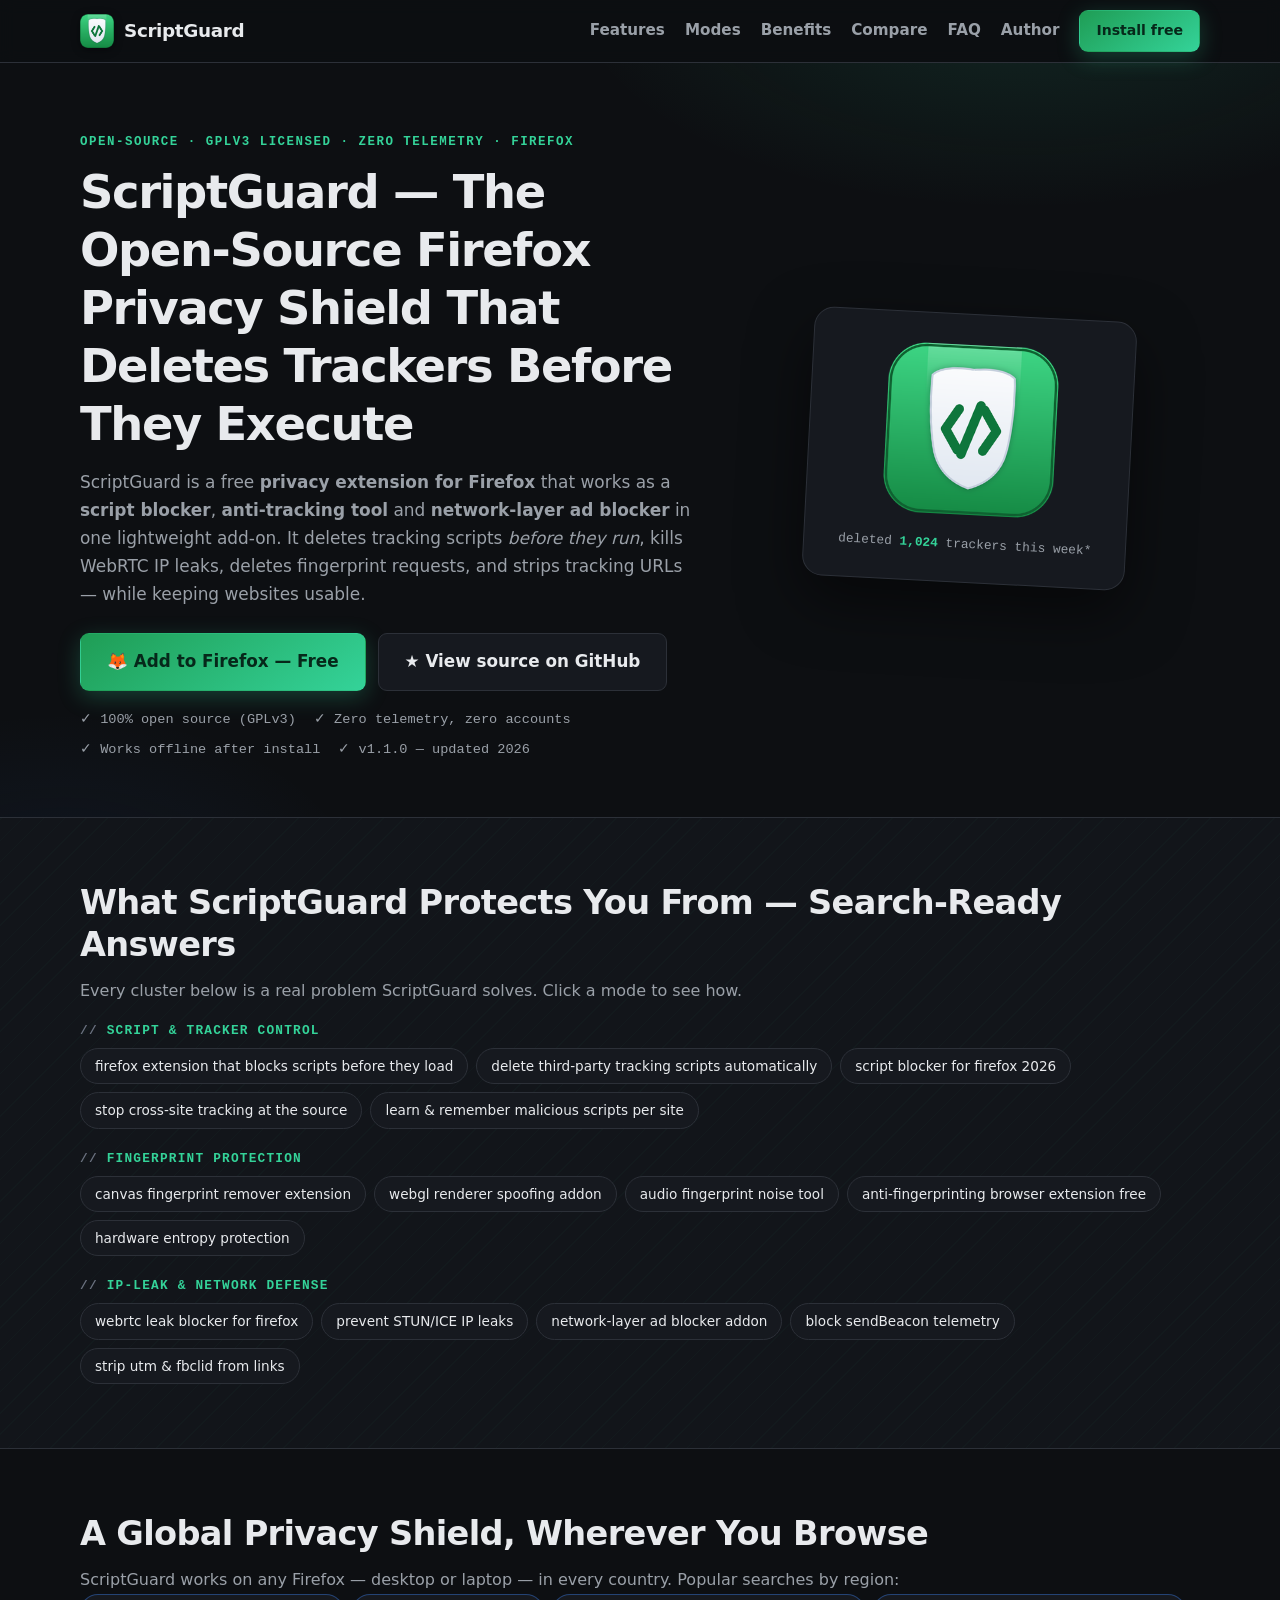
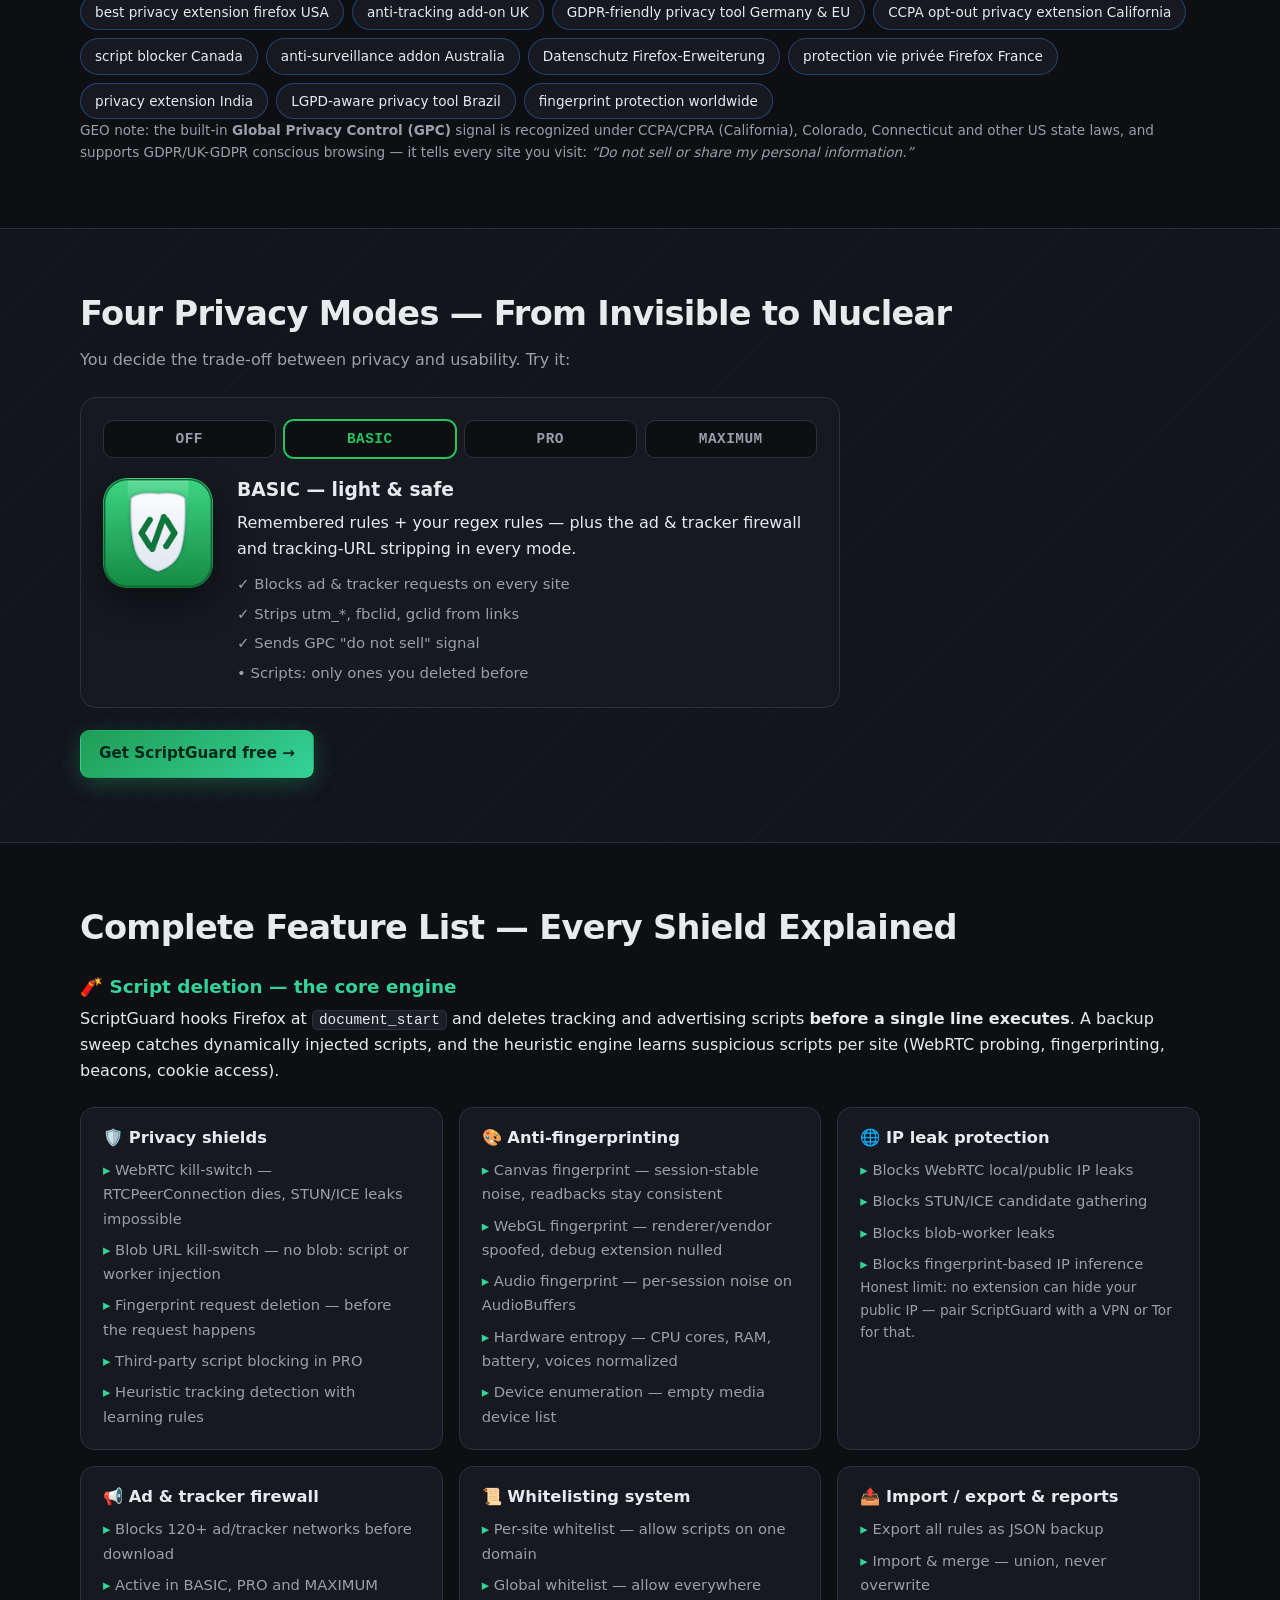
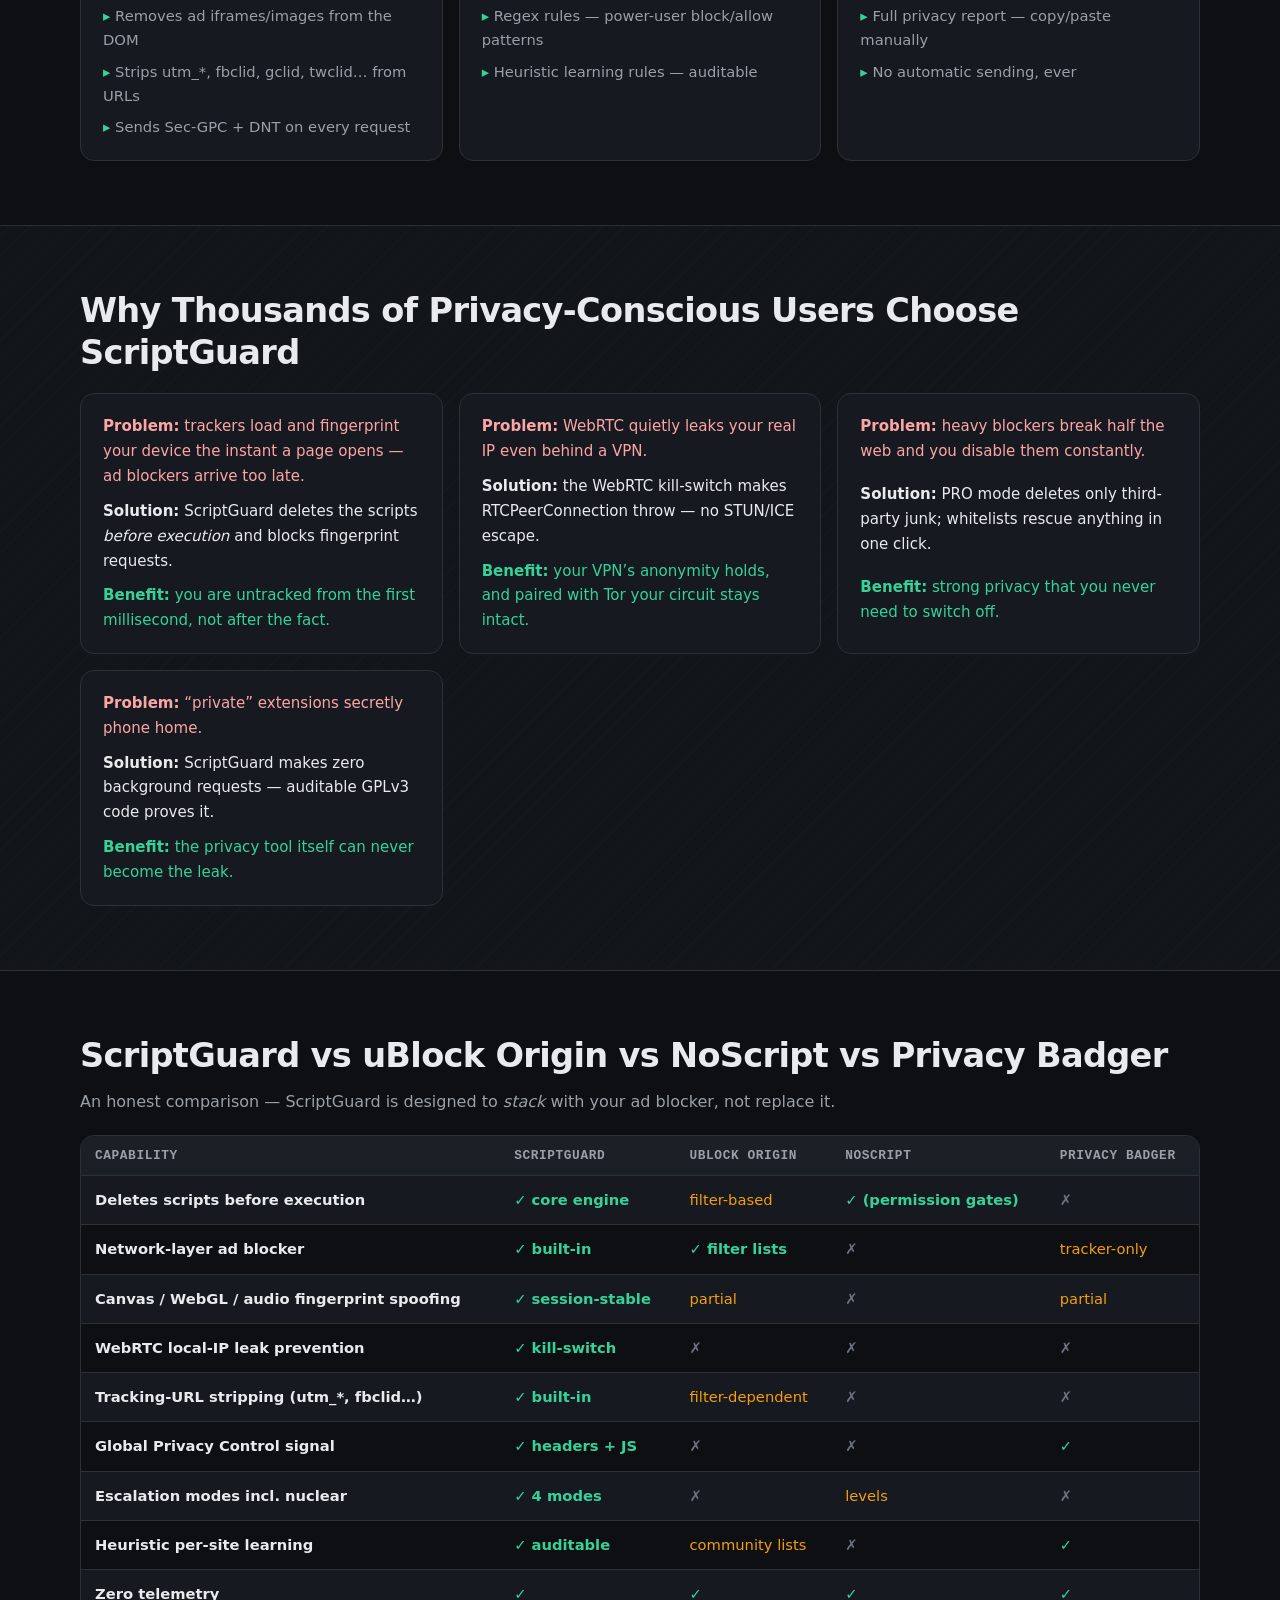
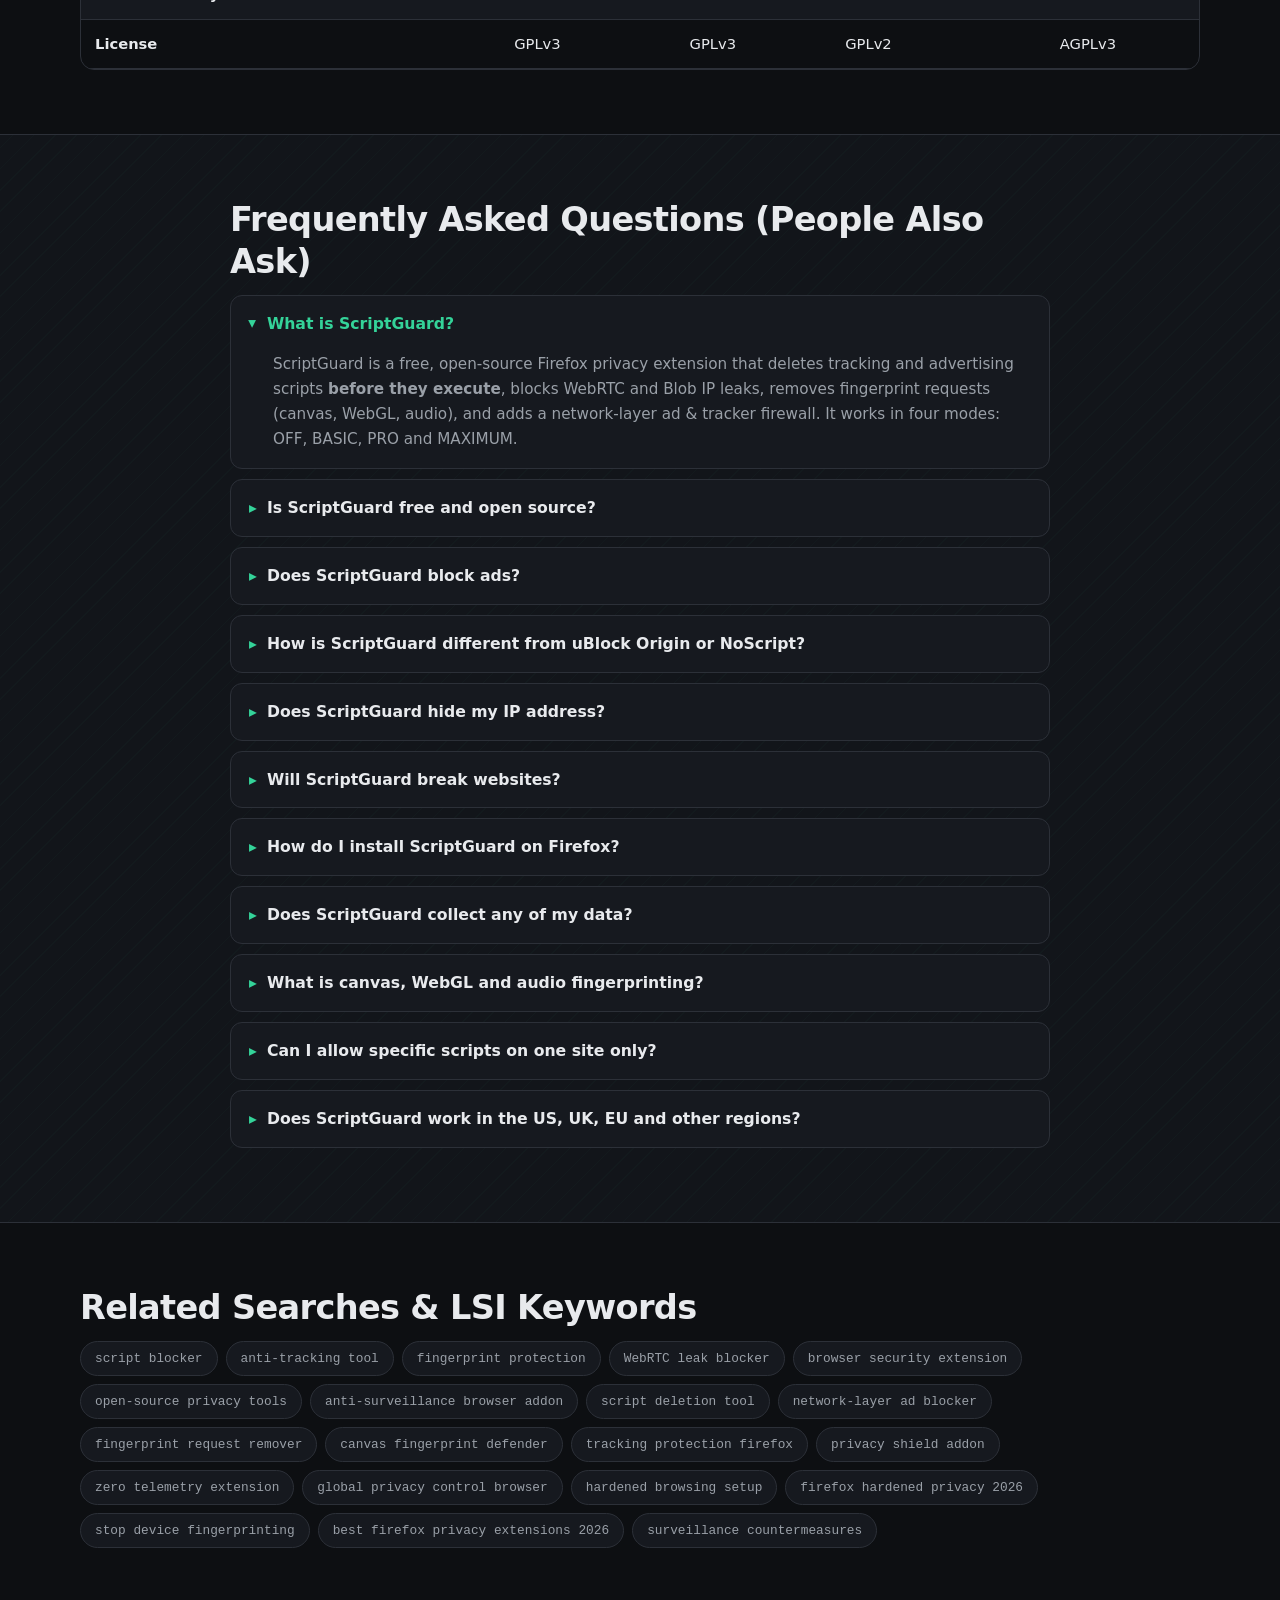
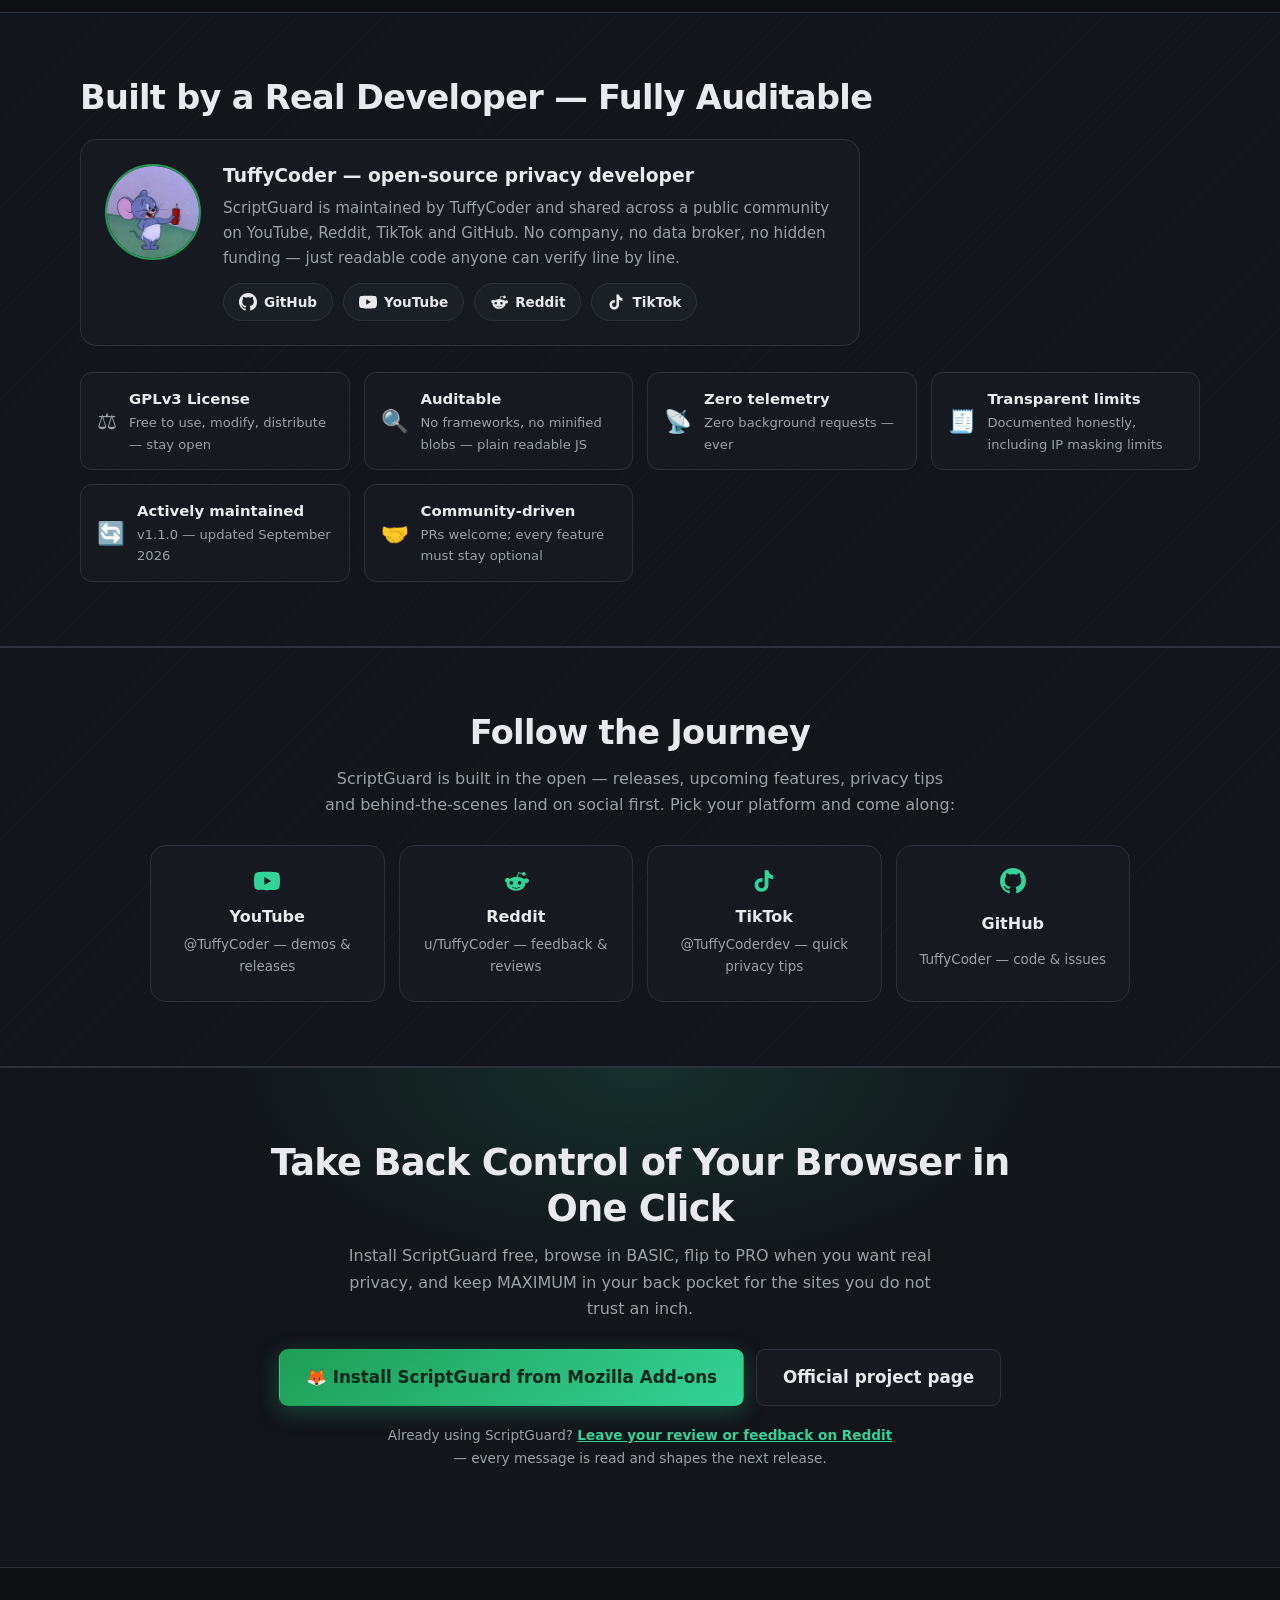
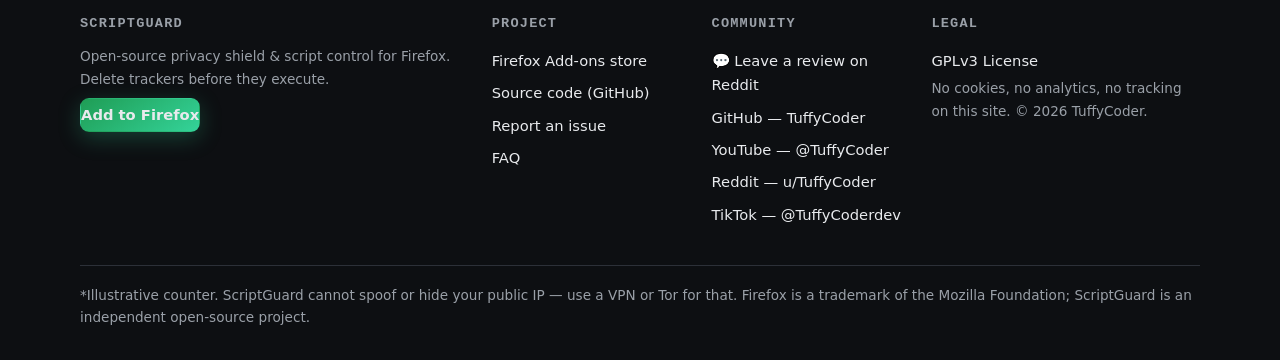
==== commit e8f8cb18: "Add Google site verification meta tag" ====
--- a/scriptguard-website/index.html
+++ b/scriptguard-website/index.html
@@ -8,6 +8,7 @@
   <meta name="keywords" content="privacy extension, script blocker, anti-tracking tool, fingerprint protection, WebRTC leak blocker, browser security extension, open-source privacy tools, 2026 privacy extension, anti-surveillance browser addon, script deletion tool, network-layer ad blocker, fingerprint request remover, Firefox privacy add-on, canvas fingerprint defender, anti-fingerprinting">
   <meta name="author" content="TuffyCoder">
   <meta name="robots" content="index, follow, max-image-preview:large, max-snippet:-1">
+  <meta name="google-site-verification" content="IxoywIwuwaZ9Em3Hw8DhbrnT-L0dMRIQuPFKbtOjg9k"/>
   <meta name="theme-color" content="#0d0f12">
   <link rel="canonical" href="https://tuffycoder.github.io/ScriptGuard/">
   <link rel="icon" type="image/png" sizes="64x64" href="favicon.png">
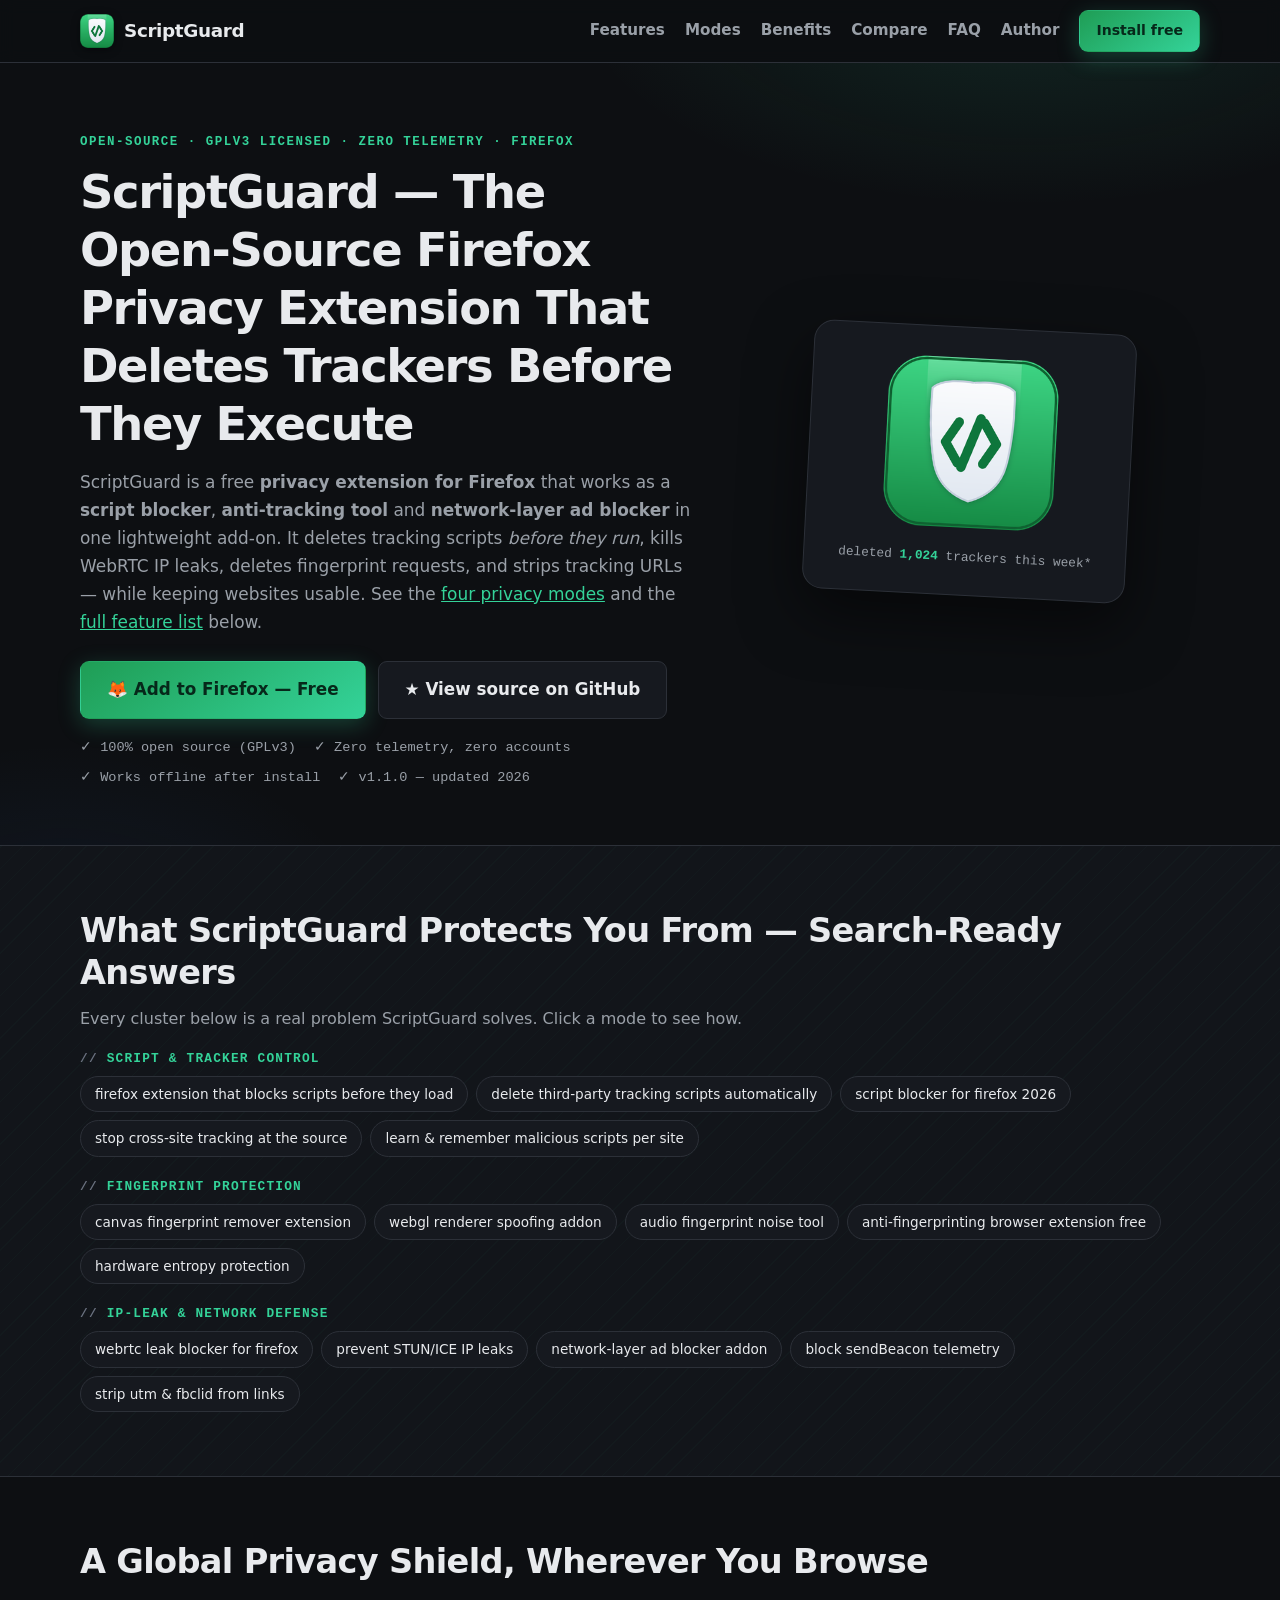
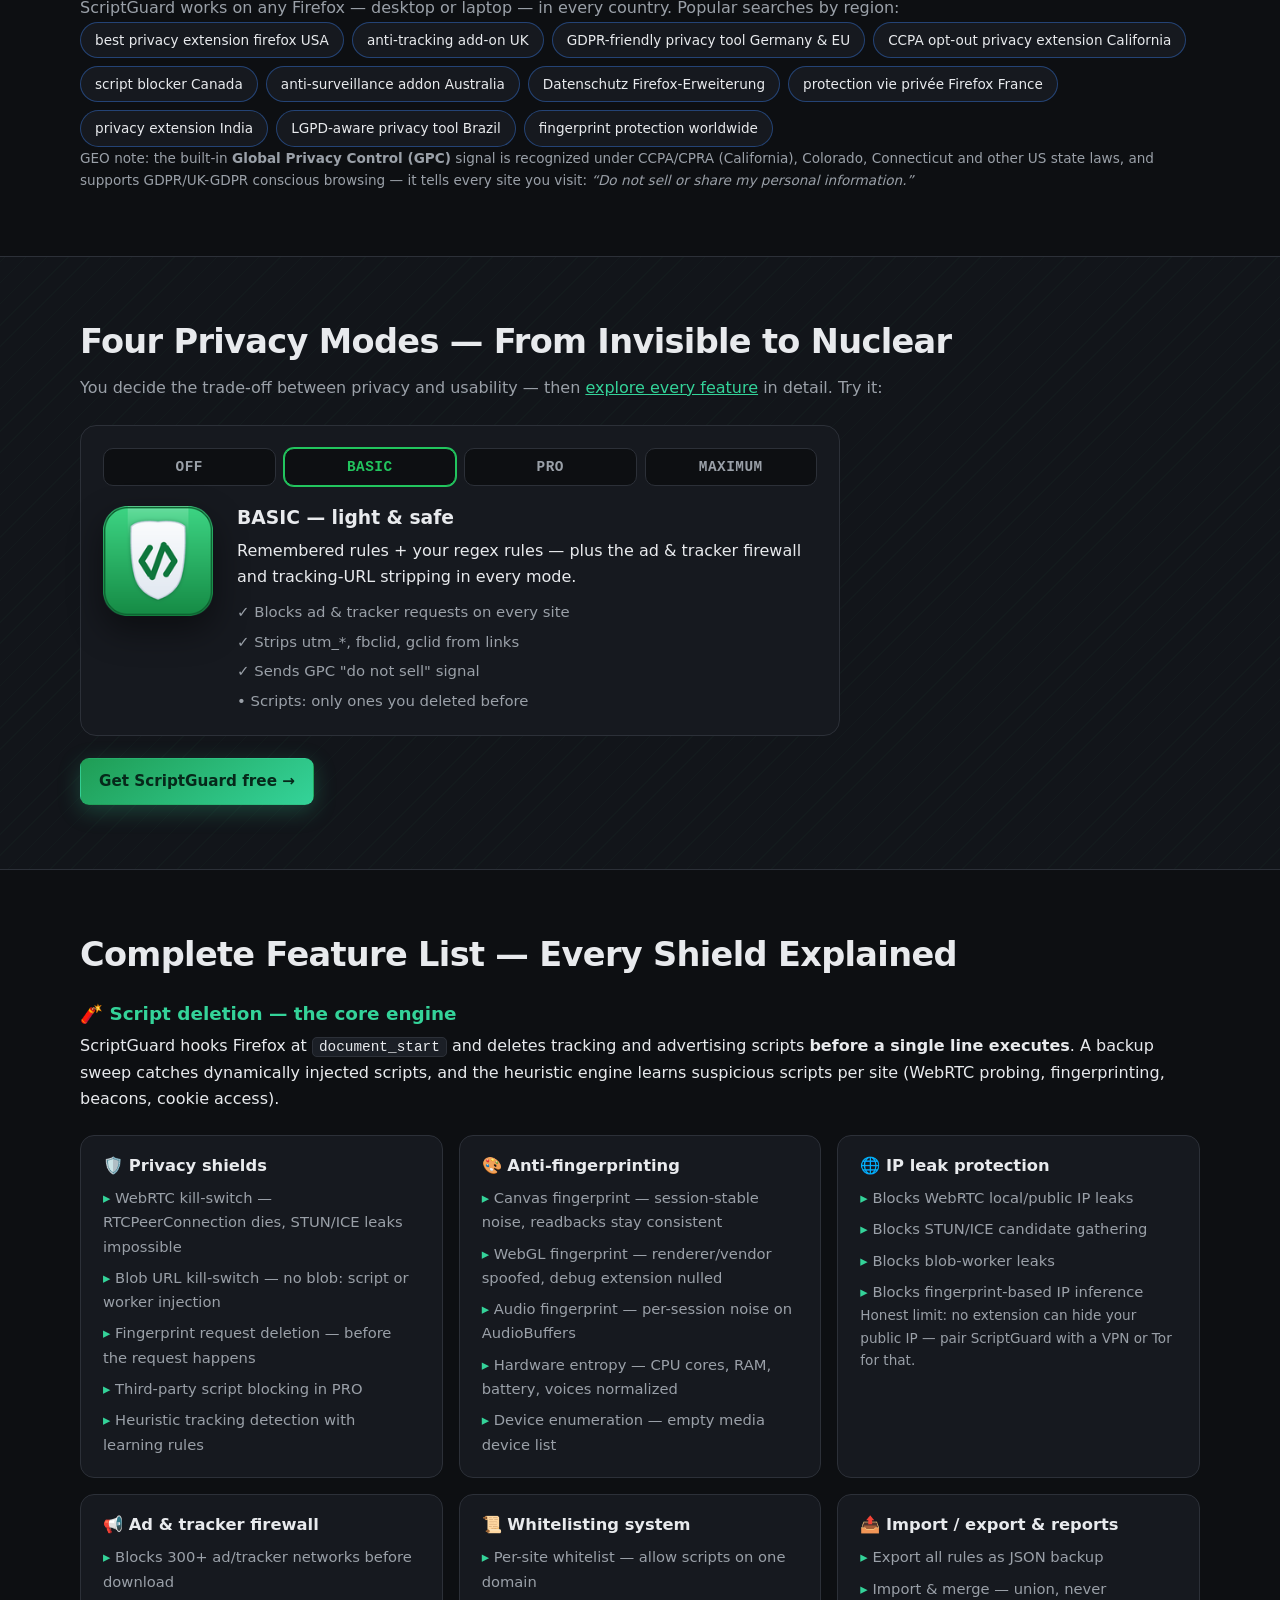
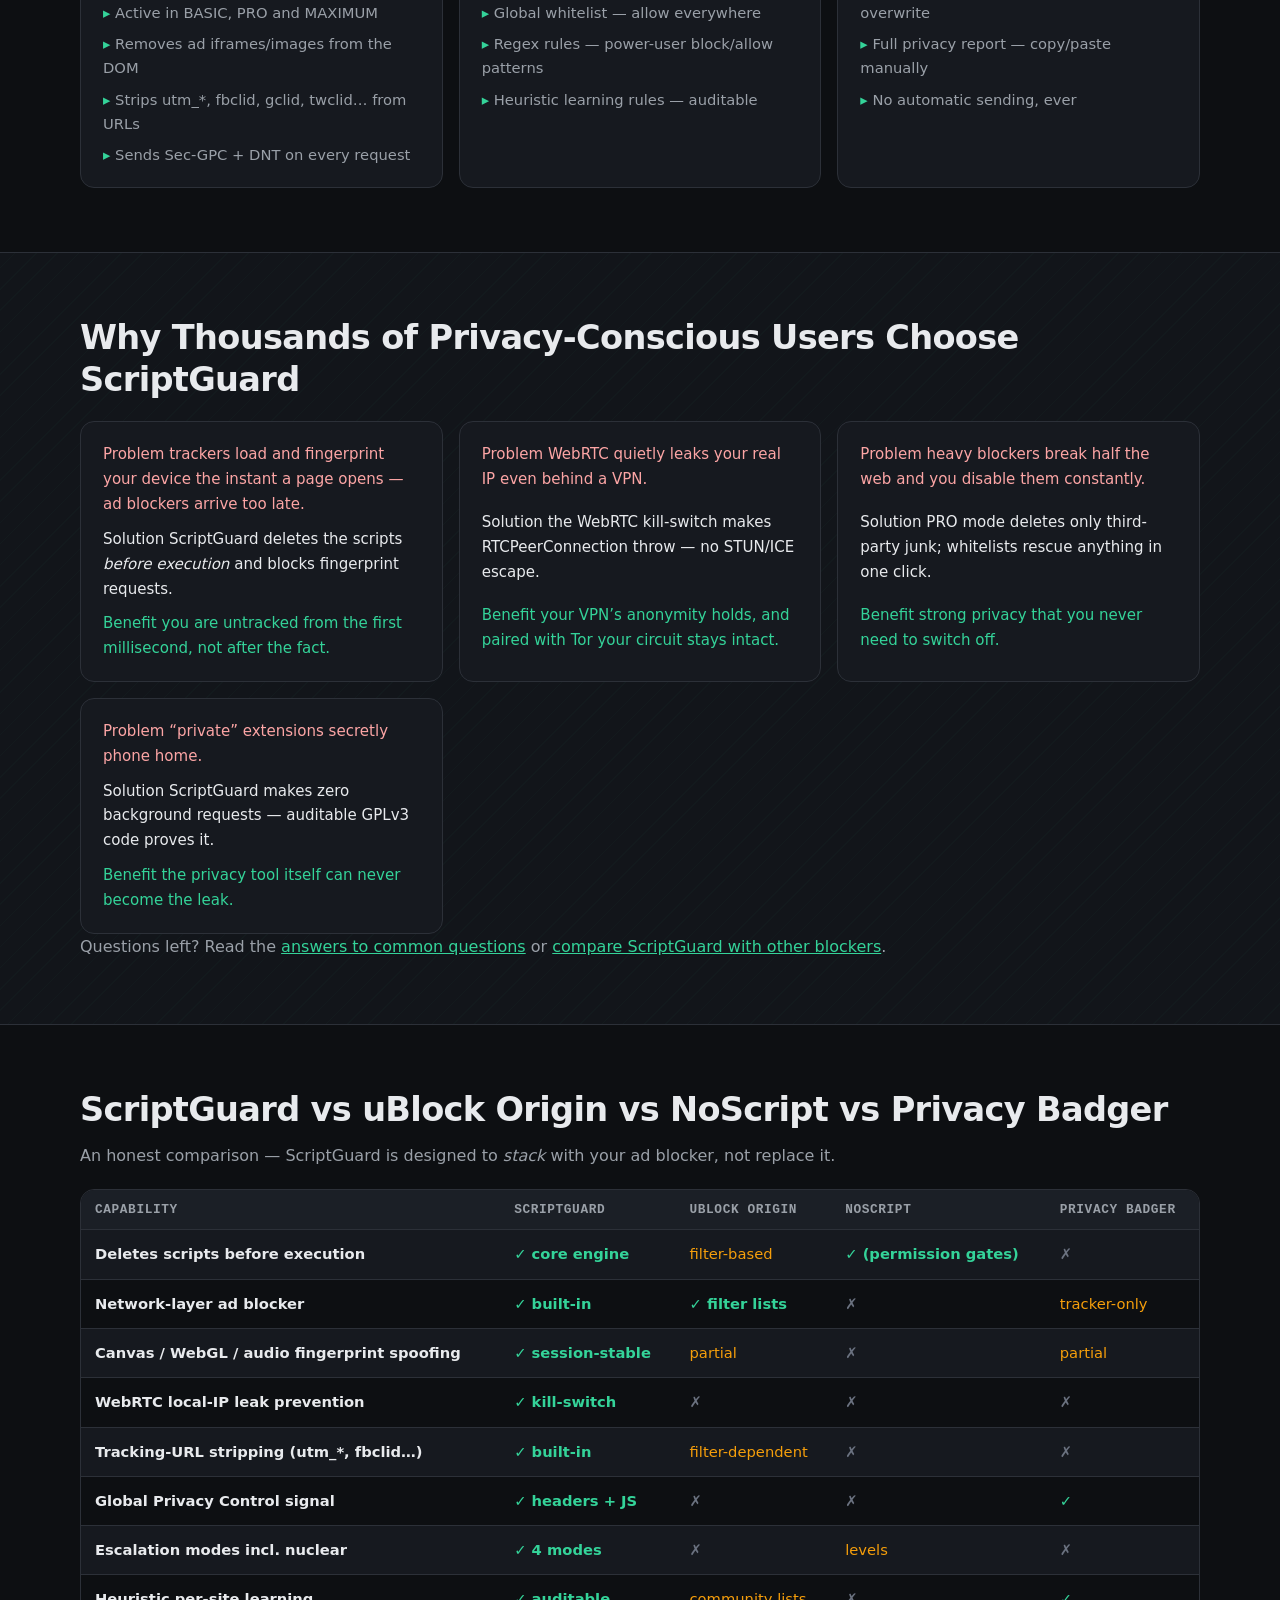
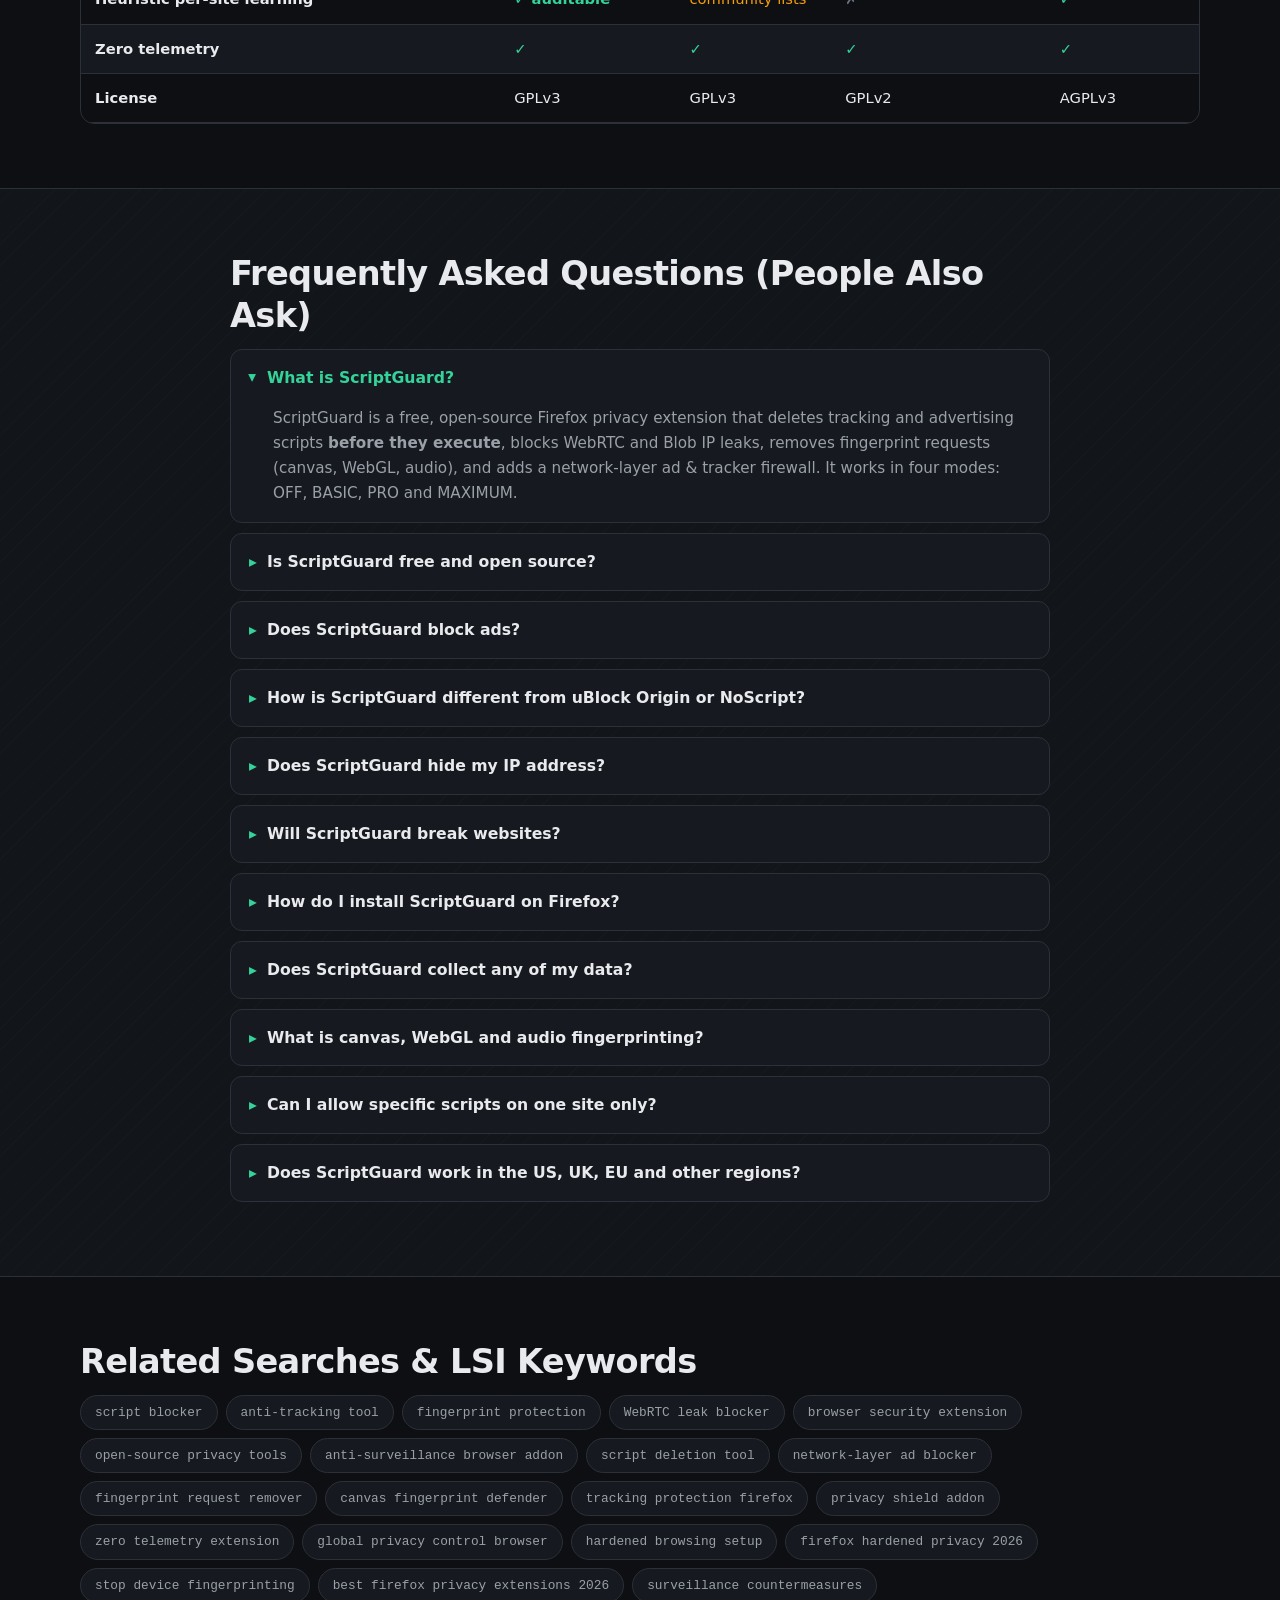
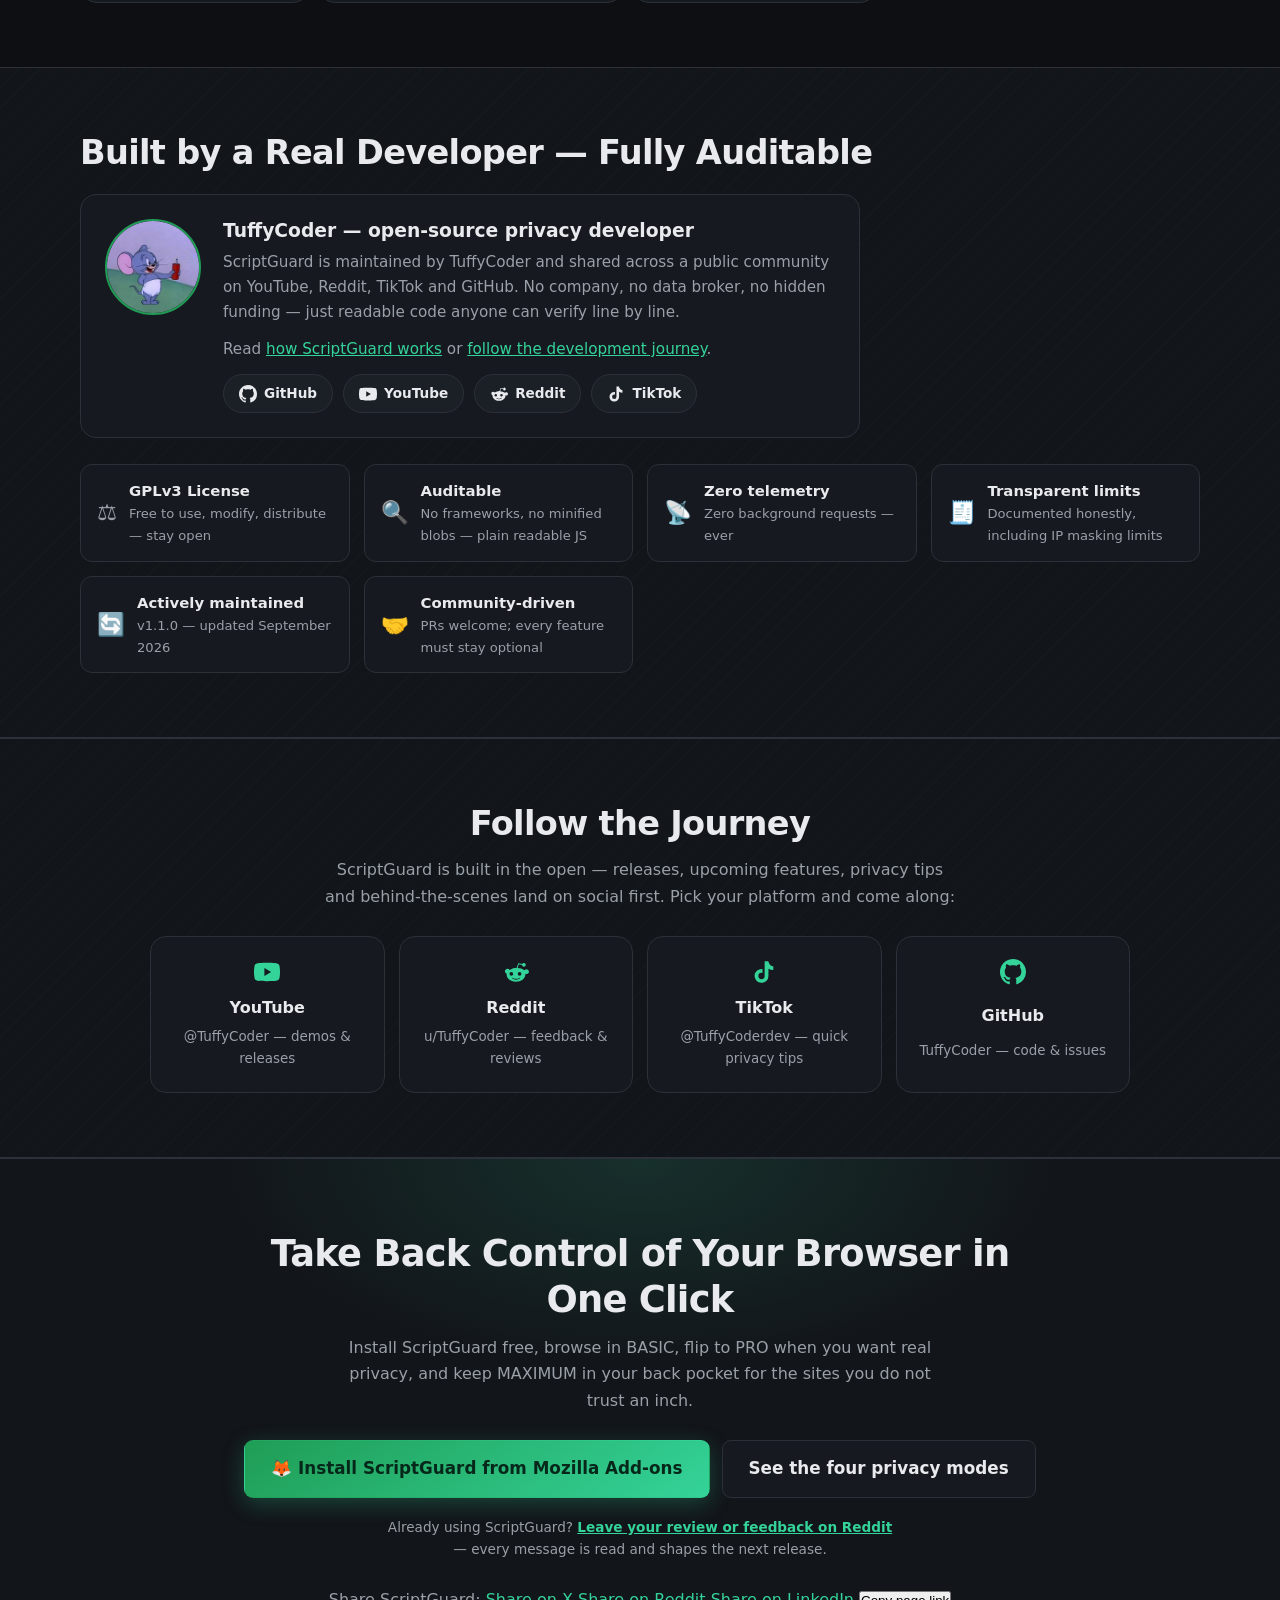
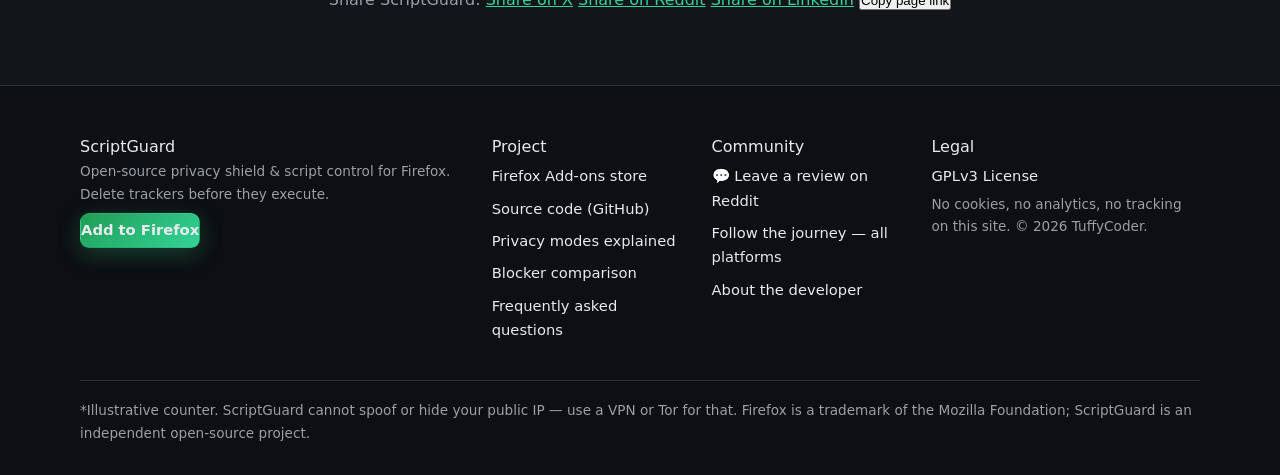
==== commit b41f1bcf: "Update index.html meta tags and content" ====
--- a/scriptguard-website/index.html
+++ b/scriptguard-website/index.html
@@ -3,12 +3,11 @@
 <head>
   <meta charset="utf-8">
   <meta name="viewport" content="width=device-width, initial-scale=1">
-  <title>ScriptGuard – Open-Source Firefox Privacy Extension | Script Blocker, Anti-Tracking &amp; Fingerprint Protection 2026</title>
-  <meta name="description" content="ScriptGuard deletes tracking &amp; ad scripts BEFORE they execute, blocks WebRTC IP leaks, canvas/WebGL/audio fingerprinting and ads. Free, open-source Firefox privacy extension — install in one click.">
+  <title>ScriptGuard – Open‑Source Privacy Shield for Firefox (2026)</title>
+  <meta name="description" content="ScriptGuard deletes tracking scripts before they execute, blocks WebRTC leaks, fingerprinting and ads. Free, open-source Firefox privacy extension.">
   <meta name="keywords" content="privacy extension, script blocker, anti-tracking tool, fingerprint protection, WebRTC leak blocker, browser security extension, open-source privacy tools, 2026 privacy extension, anti-surveillance browser addon, script deletion tool, network-layer ad blocker, fingerprint request remover, Firefox privacy add-on, canvas fingerprint defender, anti-fingerprinting">
   <meta name="author" content="TuffyCoder">
   <meta name="robots" content="index, follow, max-image-preview:large, max-snippet:-1">
-  <meta name="google-site-verification" content="IxoywIwuwaZ9Em3Hw8DhbrnT-L0dMRIQuPFKbtOjg9k"/>
   <meta name="theme-color" content="#0d0f12">
   <link rel="canonical" href="https://tuffycoder.github.io/ScriptGuard/">
   <link rel="icon" type="image/png" sizes="64x64" href="favicon.png">
@@ -19,7 +18,7 @@
   <meta property="og:type" content="website">
   <meta property="og:site_name" content="ScriptGuard">
   <meta property="og:title" content="ScriptGuard – Open-Source Firefox Privacy Extension (2026)">
-  <meta property="og:description" content="Deletes tracking scripts before they execute. Blocks ads, WebRTC leaks and fingerprinting. Free, open source, zero telemetry.">
+  <meta property="og:description" content="ScriptGuard deletes tracking scripts before they execute, blocks WebRTC leaks, fingerprinting and ads. Free, open-source Firefox privacy extension.">
   <meta property="og:url" content="https://tuffycoder.github.io/ScriptGuard/">
   <meta property="og:image" content="https://tuffycoder.github.io/ScriptGuard/avatar.png">
   <meta property="og:locale" content="en_US">
@@ -27,7 +26,7 @@
   <!-- Twitter -->
   <meta name="twitter:card" content="summary">
   <meta name="twitter:title" content="ScriptGuard – Open-Source Firefox Privacy Extension (2026)">
-  <meta name="twitter:description" content="Deletes tracking scripts before they execute. Blocks ads, WebRTC leaks and fingerprinting. Free, open source, zero telemetry.">
+  <meta name="twitter:description" content="ScriptGuard deletes tracking scripts before they execute, blocks WebRTC leaks, fingerprinting and ads. Free, open-source Firefox privacy extension.">
   <meta name="twitter:image" content="https://tuffycoder.github.io/ScriptGuard/avatar.png">
 
   <!-- JSON-LD: SoftwareApplication -->
@@ -212,12 +211,14 @@
     <div class="container hero-grid">
       <div class="hero-copy">
         <p class="eyebrow">Open-source · GPLv3 licensed · Zero telemetry · Firefox</p>
-        <h1>ScriptGuard — The Open-Source Firefox Privacy Shield That Deletes Trackers Before They Execute</h1>
+        <h1>ScriptGuard — The Open-Source Firefox Privacy Extension That Deletes Trackers Before They Execute</h1>
         <p class="lede">
           ScriptGuard is a free <strong>privacy extension for Firefox</strong> that works as a
           <strong>script blocker</strong>, <strong>anti-tracking tool</strong> and <strong>network-layer ad blocker</strong>
           in one lightweight add-on. It deletes tracking scripts <em>before they run</em>, kills WebRTC IP leaks,
-          deletes fingerprint requests, and strips tracking URLs — while keeping websites usable.
+          deletes fingerprint requests, and strips tracking URLs — while keeping websites usable. See the
+        <a href="#modes">four privacy modes</a> and the
+        <a href="#features">full feature list</a> below.
         </p>
         <div class="hero-ctas">
           <a class="btn btn-primary btn-lg" href="https://addons.mozilla.org/en-GB/firefox/addon/scriptguard/" target="_blank" rel="noopener noreferrer">🦊 Add to Firefox — Free</a>
@@ -232,7 +233,7 @@
       </div>
       <div class="hero-visual" aria-hidden="true">
         <div class="shield-card">
-          <img src="logo.png" alt="" width="170" height="170" class="hero-shield">
+          <img src="logo.png" alt="ScriptGuard shield icon" width="170" height="170" class="hero-shield">
           <p class="shield-caption">deleted <b id="demoCount">1,024</b> trackers this week*</p>
         </div>
       </div>
@@ -246,7 +247,7 @@
       <p class="muted">Every cluster below is a real problem ScriptGuard solves. Click a mode to see how.</p>
       <div class="chip-groups">
         <div class="chip-group">
-          <h3 class="chip-title">Script &amp; tracker control</h3>
+          <p class="chip-title">Script &amp; tracker control</h3>
           <div class="chips">
             <span class="chip">firefox extension that blocks scripts before they load</span>
             <span class="chip">delete third-party tracking scripts automatically</span>
@@ -256,7 +257,7 @@
           </div>
         </div>
         <div class="chip-group">
-          <h3 class="chip-title">Fingerprint protection</h3>
+          <p class="chip-title">Fingerprint protection</h3>
           <div class="chips">
             <span class="chip">canvas fingerprint remover extension</span>
             <span class="chip">webgl renderer spoofing addon</span>
@@ -266,7 +267,7 @@
           </div>
         </div>
         <div class="chip-group">
-          <h3 class="chip-title">IP-leak &amp; network defense</h3>
+          <p class="chip-title">IP-leak &amp; network defense</h3>
           <div class="chips">
             <span class="chip">webrtc leak blocker for firefox</span>
             <span class="chip">prevent STUN/ICE IP leaks</span>
@@ -305,7 +306,8 @@
   <section class="section section-alt" id="modes" aria-labelledby="modes-h">
     <div class="container">
       <h2 id="modes-h" class="h2">Four Privacy Modes — From Invisible to Nuclear</h2>
-      <p class="muted">You decide the trade-off between privacy and usability. Try it:</p>
+      <p class="muted">You decide the trade-off between privacy and usability — then
+      <a href="#features">explore every feature</a> in detail. Try it:</p>
 
       <div class="mode-demo">
         <div class="mode-buttons" role="tablist" aria-label="Privacy modes">
@@ -315,7 +317,7 @@
           <button class="mode-btn" data-mode="MAXIMUM" role="tab">MAXIMUM</button>
         </div>
         <div class="mode-panel">
-          <img src="mode-basic.png" alt="" width="110" height="110" id="modeIcon" class="mode-icon">
+          <img src="mode-basic.png" alt="ScriptGuard BASIC mode icon" width="110" height="110" id="modeIcon" class="mode-icon">
           <div class="mode-info">
             <h3 class="mode-name" id="modeName">BASIC — light &amp; safe</h3>
             <p id="modeDesc">Remembered rules + your regex rules — plus the ad &amp; tracker firewall and tracking-URL stripping in every mode.</p>
@@ -379,7 +381,7 @@
         <article class="feature-card">
           <h3>📢 Ad &amp; tracker firewall</h3>
           <ul>
-            <li>Blocks 120+ ad/tracker networks before download</li>
+            <li>Blocks 300+ ad/tracker networks before download</li>
             <li>Active in BASIC, PRO and MAXIMUM</li>
             <li>Removes ad iframes/images from the DOM</li>
             <li>Strips utm_*, fbclid, gclid, twclid… from URLs</li>
@@ -414,26 +416,28 @@
       <h2 id="benefits-h" class="h2">Why Thousands of Privacy-Conscious Users Choose ScriptGuard</h2>
       <div class="psb-grid">
         <article class="psb">
-          <p class="psb-problem"><strong>Problem:</strong> trackers load and fingerprint your device the instant a page opens — ad blockers arrive too late.</p>
-          <p class="psb-solution"><strong>Solution:</strong> ScriptGuard deletes the scripts <em>before execution</em> and blocks fingerprint requests.</p>
-          <p class="psb-benefit"><strong>Benefit:</strong> you are untracked from the first millisecond, not after the fact.</p>
+          <p class="psb-problem"><span class="psb-tag">Problem</span> trackers load and fingerprint your device the instant a page opens — ad blockers arrive too late.</p>
+          <p class="psb-solution"><span class="psb-tag">Solution</span> ScriptGuard deletes the scripts <em>before execution</em> and blocks fingerprint requests.</p>
+          <p class="psb-benefit"><span class="psb-tag">Benefit</span> you are untracked from the first millisecond, not after the fact.</p>
         </article>
         <article class="psb">
-          <p class="psb-problem"><strong>Problem:</strong> WebRTC quietly leaks your real IP even behind a VPN.</p>
-          <p class="psb-solution"><strong>Solution:</strong> the WebRTC kill-switch makes RTCPeerConnection throw — no STUN/ICE escape.</p>
-          <p class="psb-benefit"><strong>Benefit:</strong> your VPN’s anonymity holds, and paired with Tor your circuit stays intact.</p>
+          <p class="psb-problem"><span class="psb-tag">Problem</span> WebRTC quietly leaks your real IP even behind a VPN.</p>
+          <p class="psb-solution"><span class="psb-tag">Solution</span> the WebRTC kill-switch makes RTCPeerConnection throw — no STUN/ICE escape.</p>
+          <p class="psb-benefit"><span class="psb-tag">Benefit</span> your VPN’s anonymity holds, and paired with Tor your circuit stays intact.</p>
         </article>
         <article class="psb">
-          <p class="psb-problem"><strong>Problem:</strong> heavy blockers break half the web and you disable them constantly.</p>
-          <p class="psb-solution"><strong>Solution:</strong> PRO mode deletes only third-party junk; whitelists rescue anything in one click.</p>
-          <p class="psb-benefit"><strong>Benefit:</strong> strong privacy that you never need to switch off.</p>
+          <p class="psb-problem"><span class="psb-tag">Problem</span> heavy blockers break half the web and you disable them constantly.</p>
+          <p class="psb-solution"><span class="psb-tag">Solution</span> PRO mode deletes only third-party junk; whitelists rescue anything in one click.</p>
+          <p class="psb-benefit"><span class="psb-tag">Benefit</span> strong privacy that you never need to switch off.</p>
         </article>
         <article class="psb">
-          <p class="psb-problem"><strong>Problem:</strong> “private” extensions secretly phone home.</p>
-          <p class="psb-solution"><strong>Solution:</strong> ScriptGuard makes zero background requests — auditable GPLv3 code proves it.</p>
-          <p class="psb-benefit"><strong>Benefit:</strong> the privacy tool itself can never become the leak.</p>
-        </article>
-      </div>
+          <p class="psb-problem"><span class="psb-tag">Problem</span> “private” extensions secretly phone home.</p>
+          <p class="psb-solution"><span class="psb-tag">Solution</span> ScriptGuard makes zero background requests — auditable GPLv3 code proves it.</p>
+          <p class="psb-benefit"><span class="psb-tag">Benefit</span> the privacy tool itself can never become the leak.</p>
+        </article>
+      </div>
+      <p class="muted">Questions left? Read the <a href="#faq">answers to common questions</a>
+      or <a href="#compare">compare ScriptGuard with other blockers</a>.</p>
     </div>
   </section>
 
@@ -554,6 +558,8 @@
         <div>
           <h3>TuffyCoder — open-source privacy developer</h3>
           <p>ScriptGuard is maintained by TuffyCoder and shared across a public community on YouTube, Reddit, TikTok and GitHub. No company, no data broker, no hidden funding — just readable code anyone can verify line by line.</p>
+          <p class="muted">Read <a href="#features">how ScriptGuard works</a> or
+          <a href="#follow">follow the development journey</a>.</p>
           <div class="socials">
             <a class="social" href="https://github.com/TuffyCoder" target="_blank" rel="noopener noreferrer" aria-label="TuffyCoder on GitHub">
               <svg viewBox="0 0 16 16" width="18" height="18" aria-hidden="true"><path fill="currentColor" d="M8 0C3.58 0 0 3.58 0 8c0 3.54 2.29 6.53 5.47 7.59.4.07.55-.17.55-.38 0-.19-.01-.82-.01-1.49-2.01.37-2.53-.49-2.69-.94-.09-.23-.48-.94-.82-1.13-.28-.15-.68-.52-.01-.53.63-.01 1.08.58 1.23.82.72 1.21 1.87.87 2.33.66.07-.52.28-.87.51-1.07-1.78-.2-3.64-.89-3.64-3.95 0-.87.31-1.59.82-2.15-.08-.2-.36-1.02.08-2.12 0 0 .67-.21 2.2.82.64-.18 1.32-.27 2-.27s1.36.09 2 .27c1.53-1.04 2.2-.82 2.2-.82.44 1.1.16 1.92.08 2.12.51.56.82 1.27.82 2.15 0 3.07-1.87 3.75-3.65 3.95.29.25.54.73.54 1.48 0 1.07-.01 1.93-.01 2.2 0 .21.15.46.55.38A8.01 8.01 0 0 0 16 8c0-4.42-3.58-8-8-8Z"/></svg>
@@ -619,9 +625,16 @@
       <p>Install ScriptGuard free, browse in BASIC, flip to PRO when you want real privacy, and keep MAXIMUM in your back pocket for the sites you do not trust an inch.</p>
       <div class="hero-ctas">
         <a class="btn btn-primary btn-lg" href="https://addons.mozilla.org/en-GB/firefox/addon/scriptguard/" target="_blank" rel="noopener noreferrer">🦊 Install ScriptGuard from Mozilla Add-ons</a>
-        <a class="btn btn-ghost btn-lg" href="https://tuffycoder.github.io/ScriptGuard/" rel="noopener">Official project page</a>
+        <a class="btn btn-ghost btn-lg" href="#modes">See the four privacy modes</a>
       </div>
       <p class="small muted cta-review">Already using ScriptGuard? <a href="https://reddit.com/u/TuffyCoder" target="_blank" rel="noopener noreferrer"><strong>Leave your review or feedback on Reddit</strong></a> — every message is read and shapes the next release.</p>
+      <div class="share-row">
+        <span class="muted">Share ScriptGuard:</span>
+        <a class="share-pill" href="https://twitter.com/intent/tweet?text=ScriptGuard%20%E2%80%93%20Open-Source%20Firefox%20Privacy%20Extension&amp;url=https%3A%2F%2Ftuffycoder.github.io%2FScriptGuard%2F" target="_blank" rel="noopener noreferrer">Share on X</a>
+        <a class="share-pill" href="https://www.reddit.com/submit?url=https%3A%2F%2Ftuffycoder.github.io%2FScriptGuard%2F&amp;title=ScriptGuard%20%E2%80%93%20Open-Source%20Firefox%20Privacy%20Extension" target="_blank" rel="noopener noreferrer">Share on Reddit</a>
+        <a class="share-pill" href="https://www.linkedin.com/sharing/share-offsite/?url=https%3A%2F%2Ftuffycoder.github.io%2FScriptGuard%2F" target="_blank" rel="noopener noreferrer">Share on LinkedIn</a>
+        <button class="share-pill" id="copyShare" type="button">Copy page link</button>
+      </div>
     </div>
   </section>
 
@@ -629,27 +642,26 @@
   <footer class="site-footer">
     <div class="container footer-grid">
       <div>
-        <h3>ScriptGuard</h3>
+        <p class="footer-col-title">ScriptGuard</p>
         <p class="small muted">Open-source privacy shield &amp; script control for Firefox. Delete trackers before they execute.</p>
         <a class="btn btn-primary btn-sm" href="https://addons.mozilla.org/en-GB/firefox/addon/scriptguard/" target="_blank" rel="noopener noreferrer">Add to Firefox</a>
       </div>
       <div>
-        <h3>Project</h3>
+        <p class="footer-col-title">Project</p>
         <a href="https://addons.mozilla.org/en-GB/firefox/addon/scriptguard/" target="_blank" rel="noopener noreferrer">Firefox Add-ons store</a>
         <a href="https://github.com/TuffyCoder/ScriptGuard" target="_blank" rel="noopener noreferrer">Source code (GitHub)</a>
-        <a href="https://github.com/TuffyCoder/ScriptGuard/issues" target="_blank" rel="noopener noreferrer">Report an issue</a>
-        <a href="#faq">FAQ</a>
+        <a href="#modes">Privacy modes explained</a>
+        <a href="#compare">Blocker comparison</a>
+        <a href="#faq">Frequently asked questions</a>
       </div>
       <div>
-        <h3>Community</h3>
+        <p class="footer-col-title">Community</p>
         <a href="https://reddit.com/u/TuffyCoder" target="_blank" rel="noopener noreferrer">💬 Leave a review on Reddit</a>
-        <a href="https://github.com/TuffyCoder" target="_blank" rel="noopener noreferrer">GitHub — TuffyCoder</a>
-        <a href="https://www.youtube.com/@TuffyCoder" target="_blank" rel="noopener noreferrer">YouTube — @TuffyCoder</a>
-        <a href="https://reddit.com/u/TuffyCoder" target="_blank" rel="noopener noreferrer">Reddit — u/TuffyCoder</a>
-        <a href="https://tiktok.com/@TuffyCoderdev" target="_blank" rel="noopener noreferrer">TikTok — @TuffyCoderdev</a>
+        <a href="#follow">Follow the journey — all platforms</a>
+        <a href="#author">About the developer</a>
       </div>
       <div>
-        <h3>Legal</h3>
+        <p class="footer-col-title">Legal</p>
         <a href="https://github.com/TuffyCoder/ScriptGuard/blob/main/LICENSE" target="_blank" rel="noopener noreferrer">GPLv3 License</a>
         <p class="small muted">No cookies, no analytics, no tracking on this site. © <span id="year">2026</span> TuffyCoder.</p>
       </div>
